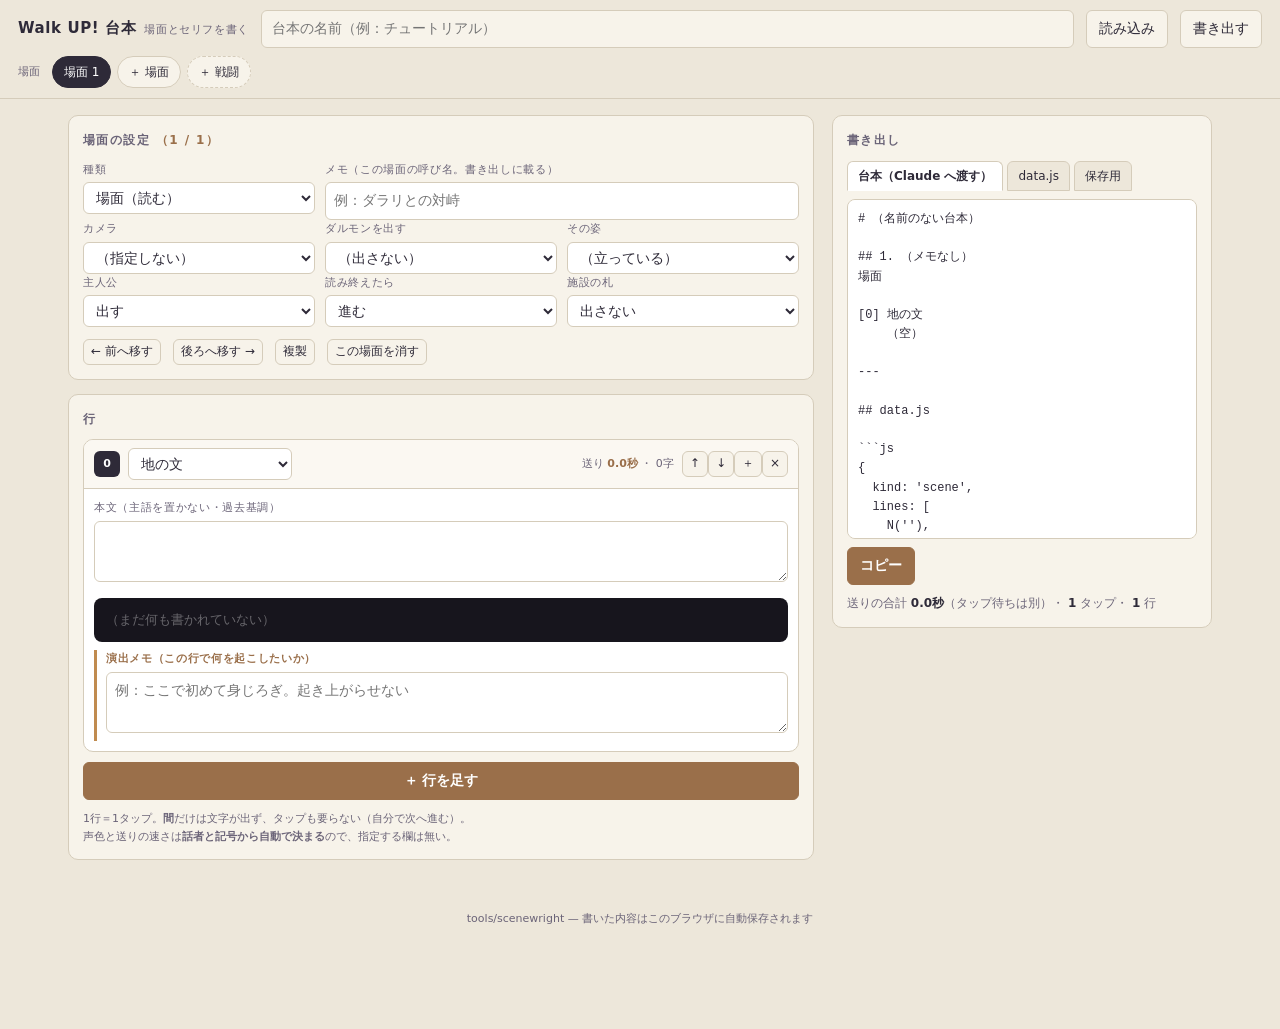
==== tools/scenewright/index.html @ da7c8089 "feat: 台本を書く道具を足した（tools/scenewright） 行の種類（地の文・セリフ・システム・間）を選び、行ごとに演出メモを書ける。 書き出しは data.js の記法そのままなので、" ====
<!doctype html>
<html lang="ja">
<head>
<meta charset="utf-8">
<meta name="viewport" content="width=device-width, initial-scale=1">
<title>Walk UP! 台本 — 場面とセリフを書く</title>
<style>
/* ------------------------------------------------------------------
   これは**道具**であってゲームの画面ではない。
   web/README.md の意匠規則（世界／帳面）はここには適用しない。
   ただし書いた文字がゲームでどう見えるかは掴めた方がいいので、
   行の下見（.pv）だけは夜の札に寄せてある。
------------------------------------------------------------------ */
:root {
  --paper: #EDE7DA;
  --card: #F7F3EA;
  --ink: #2E2A38;
  --soft: #6B6478;
  --line: #D5CCBA;
  --accent: #9A6F4A;
  --amber: #C08B4F;
  --night: #17151d;
  --danger: #9B4A4A;
  --radius: 10px;
}
* { box-sizing: border-box; }
html, body { margin: 0; padding: 0; }
body {
  background: var(--paper);
  color: var(--ink);
  font: 14px/1.7 "Hiragino Sans", "Yu Gothic", system-ui, sans-serif;
  padding-bottom: 80px;
}
button, select, input, textarea { font: inherit; color: inherit; }
button { cursor: pointer; }

/* ---- 骨格 ---- */
header {
  position: sticky; top: 0; z-index: 20;
  background: rgba(237,231,218,.94);
  backdrop-filter: blur(8px);
  border-bottom: 1px solid var(--line);
  padding: 10px 18px;
}
.hrow { display: flex; align-items: center; gap: 12px; flex-wrap: wrap; }
h1 { font-size: 15px; margin: 0; letter-spacing: .04em; white-space: nowrap; }
h1 small { color: var(--soft); font-weight: 400; font-size: 11px; margin-left: 8px; }
#title {
  flex: 1; min-width: 160px;
  padding: 6px 10px; border: 1px solid var(--line); border-radius: 6px;
  background: var(--card);
}
.wrap { max-width: 1180px; margin: 0 auto; padding: 16px 18px; }
.cols { display: grid; grid-template-columns: minmax(0,1fr) 380px; gap: 18px; align-items: start; }
@media (max-width: 980px) { .cols { grid-template-columns: minmax(0,1fr); } }

/* ---- 部品 ---- */
.card {
  background: var(--card);
  border: 1px solid var(--line);
  border-radius: var(--radius);
  padding: 14px;
  margin-bottom: 14px;
}
.card > h2 {
  font-size: 12px; letter-spacing: .12em; color: var(--soft);
  margin: 0 0 10px; font-weight: 800;
}
.btn {
  padding: 6px 12px; border-radius: 6px;
  border: 1px solid var(--line); background: var(--card);
}
.btn:hover { border-color: var(--accent); }
.btn.go { background: var(--accent); color: #fff; border-color: var(--accent); font-weight: 700; }
.btn.go:hover { filter: brightness(1.08); }
.btn.mini { padding: 2px 7px; font-size: 12px; line-height: 1.6; }
.btn.danger:hover { border-color: var(--danger); color: var(--danger); }
label.f { display: block; font-size: 11px; color: var(--soft); margin-bottom: 3px; letter-spacing: .06em; }
select, input[type=text], input[type=number], textarea {
  width: 100%; padding: 6px 8px;
  border: 1px solid var(--line); border-radius: 6px; background: #fff;
}
textarea { resize: vertical; }
.grid { display: grid; gap: 10px; }
.g2 { grid-template-columns: 1fr 1fr; }
.g3 { grid-template-columns: repeat(3, 1fr); }
@media (max-width: 620px) { .g2, .g3 { grid-template-columns: 1fr; } }
.hint { font-size: 11px; color: var(--soft); line-height: 1.6; }

/* ---- 場面の切り替え ---- */
#chips { display: flex; gap: 6px; flex-wrap: wrap; align-items: center; }
.chip {
  padding: 5px 11px; border-radius: 999px; font-size: 12px;
  border: 1px solid var(--line); background: var(--card); white-space: nowrap;
}
.chip.on { background: var(--ink); color: #fff; border-color: var(--ink); }
.chip.battle { border-style: dashed; }

/* ---- 行 ---- */
.line {
  border: 1px solid var(--line); border-radius: var(--radius);
  background: #fff; margin-bottom: 10px; overflow: hidden;
}
.line.hold { background: repeating-linear-gradient(45deg, #fff 0 8px, #FAF6EE 8px 16px); }
.lhead {
  display: flex; gap: 8px; align-items: center; flex-wrap: wrap;
  padding: 8px 10px; border-bottom: 1px solid var(--line);
  background: #FBF8F2;
}
.idx {
  flex: none; width: 26px; height: 26px; border-radius: 6px;
  display: grid; place-items: center;
  background: var(--ink); color: #fff; font-size: 11px; font-weight: 800;
}
.lhead select { width: auto; min-width: 118px; }
.lhead .spacer { flex: 1; }
.meta { font-size: 11px; color: var(--soft); white-space: nowrap; }
.meta b { color: var(--accent); }
.lbody { padding: 10px; display: grid; gap: 8px; }

/* 行の下見。**夜の札に寄せる**——書いた文字がゲームでどう出るかを掴むため。 */
.pv {
  background: var(--night); border-radius: 8px; padding: 10px 12px;
  color: #fff; font-size: 13px; line-height: 1.85; min-height: 42px;
}
.pv .who {
  display: inline-block; background: var(--accent); color: #fff;
  font-size: 11px; font-weight: 800; padding: 1px 8px; border-radius: 4px;
  margin-right: 8px;
}
.pv.sys { background: none; border: 1px solid var(--amber); color: var(--accent); font-size: 12px; }
.pv.empty { color: rgba(255,255,255,.35); }
.pv.hold { background: none; border: 1px dashed var(--line); color: var(--soft); font-size: 12px; }

.note-wrap { border-left: 3px solid var(--amber); padding-left: 9px; }
.note-wrap label.f { color: var(--accent); font-weight: 800; }

/* ---- 書き出し ---- */
#side { position: sticky; top: 62px; }
pre {
  margin: 0; padding: 10px; max-height: 340px; overflow: auto;
  background: #fff; border: 1px solid var(--line); border-radius: 8px;
  font: 12px/1.6 ui-monospace, SFMono-Regular, Menlo, monospace;
  white-space: pre-wrap; word-break: break-all;
}
.tabs { display: flex; gap: 4px; margin-bottom: 8px; }
.tab {
  padding: 4px 10px; font-size: 12px; border-radius: 6px 6px 0 0;
  border: 1px solid var(--line); background: var(--paper);
}
.tab.on { background: #fff; border-bottom-color: #fff; font-weight: 700; }
.total { font-size: 12px; color: var(--soft); margin-top: 8px; }
.total b { color: var(--ink); }
.warn { color: var(--danger); font-weight: 700; }
footer { text-align: center; color: var(--soft); font-size: 11px; padding: 20px; }
</style>
</head>
<body>

<header>
  <div class="hrow">
    <h1>Walk UP! 台本<small>場面とセリフを書く</small></h1>
    <input id="title" type="text" placeholder="台本の名前（例：チュートリアル）">
    <button class="btn" id="btn-import">読み込み</button>
    <button class="btn" id="btn-download">書き出す</button>
  </div>
  <div class="hrow" style="margin-top:8px">
    <span class="meta" style="flex:none">場面</span>
    <div id="chips"></div>
  </div>
</header>

<div class="wrap">
<div class="cols">

  <div>
    <div class="card" id="stage-card"></div>
    <div class="card">
      <h2>行</h2>
      <div id="lines"></div>
      <button class="btn go" id="btn-add" style="width:100%">＋ 行を足す</button>
      <p class="hint" style="margin:10px 0 0">
        1行＝1タップ。<b>間</b>だけは文字が出ず、タップも要らない（自分で次へ進む）。<br>
        声色と送りの速さは<b>話者と記号から自動で決まる</b>ので、指定する欄は無い。
      </p>
    </div>
  </div>

  <div id="side">
    <div class="card">
      <h2>書き出し</h2>
      <div class="tabs">
        <button class="tab on" data-tab="md">台本（Claude へ渡す）</button>
        <button class="tab" data-tab="js">data.js</button>
        <button class="tab" data-tab="json">保存用</button>
      </div>
      <pre id="out"></pre>
      <div class="hrow" style="margin-top:8px">
        <button class="btn go" id="btn-copy">コピー</button>
        <span class="meta" id="copied"></span>
      </div>
      <div class="total" id="total"></div>
    </div>
  </div>

</div>
</div>

<footer>tools/scenewright — 書いた内容はこのブラウザに自動保存されます</footer>

<script>
/* ==================================================================
   実装（web/data.js・web/ui.js）から写した定数と規則。
   **ここを直したら向こうも直すこと**（逆も同じ）。
================================================================== */

/** 立ち絵を持つ街の人。ここに無い名前は札だけ出て姿は現れない（data.js の PEOPLE）。 */
const PEOPLE = ['老女', '工房の主', '市の店主', '靴の老人', 'パン屋の主人', '男'];

/** ダルモン（data.js の SPECIES ＋ ボス）。 */
const FOES = [
  ['', '（出さない）'],
  ['darari', 'ダラリ（1章）'], ['nemuke', 'ネムケ（1章）'],
  ['gorone', 'ゴロネ（1章）'], ['akubi', 'アクビ（1章）'],
  ['uzukumari', 'ウズクマリ（2章）'], ['tadayoi', 'タダヨイ（2章）'],
  ['nebari', 'ネバリ（2章）'], ['motare', 'モタレ（2章）'],
  ['shizumi', 'シズミ（3章）'], ['kasumi', 'カスミ（3章）'],
  ['omori', 'オモリ（3章）'], ['nukegara', 'ヌケガラ（3章）'],
  ['madoromi', 'マドロミ（1章ボス）'], ['mukiryoku', 'ムキリョク（2章ボス）'],
  ['darumon', 'ダルモン（3章ボス）'],
];

/** カメラ（style.css の shot-*）。 */
const SHOTS = [
  ['', '（指定しない）'],
  ['close', '寄る — 一人に絞る場面'],
  ['wide', '引く — 街ぐるみ・世界の話'],
  ['tilt', '傾く — 場が傾いでいる（2章の対峙）'],
  ['tremor', '揺れ続ける — 地鳴り（3章の対峙）'],
  ['orbit', '回り込む — 歩いてきた場所を見渡す'],
];

/** 崩れた姿（style.css の slump-*）。**揺れていたら、もう動いている。** */
const SLUMPS = [
  ['', '（立っている）'],
  ['sag', 'sag — だらりと崩れる（ダラリ）'],
  ['unfold', 'unfold — 畳まれている（マドロミ）'],
  ['lift', 'lift — 頭を垂れて沈む（ムキリョク）'],
  ['loom', 'loom — 縮こまって待つ（ダルモン）'],
];

const LINE_TYPES = [
  ['n', '地の文'],
  ['hero', 'セリフ（ウォーク）'],
  ['npc', 'セリフ（街の人）'],
  ['darumon', 'セリフ（ダルモン）'],
  ['sys', 'システム'],
  ['hold', '間'],
];

/** 声色。**ui.js の voiceOf をそのまま写した。** データに感情を書かせない。 */
function voiceOf(line) {
  if (!isSay(line.type)) return { name: '—', speed: 32 };
  if (line.type === 'darumon') return { name: 'ダルモン', speed: 92 };
  if (line.text.includes('！')) return { name: '熱血', speed: 21 };
  if (line.text.startsWith('……')) return { name: '言い淀み', speed: 47 };
  return { name: '平', speed: 32 };
}

/** 送りにかかる時間。**ui.js の typeInto をそのまま写した。**
 *  句読点の後だけ長く置く（読点6倍・句点10倍）。 */
function typeMs(text, speed) {
  let ms = 0;
  for (const ch of text) {
    ms += '、，'.includes(ch) ? speed * 6 : '。！？'.includes(ch) ? speed * 10 : speed;
  }
  return ms;
}

const isSay = (t) => t === 'hero' || t === 'npc' || t === 'darumon';

/* ==================================================================
   状態
================================================================== */

const KEY = 'walkup-scenewright-v1';

const newLine = (type = 'n') => ({ type, who: PEOPLE[0], text: '', ms: 700, note: '' });

const newStage = (kind = 'scene') => ({
  kind, note: '', shot: '', foe: '', slump: '', stir: -1,
  action: '', facility: false, steps: 2000, node: 1, hero: true,
  lines: kind === 'scene' ? [newLine()] : [],
});

let script = load() || { title: '', stages: [newStage()] };
let at = 0;
let tab = 'md';

function load() {
  try {
    const raw = localStorage.getItem(KEY);
    if (!raw) return null;
    const s = JSON.parse(raw);
    return s && Array.isArray(s.stages) && s.stages.length ? s : null;
  } catch { return null; }
}

let saveTimer = null;
function save() {
  clearTimeout(saveTimer);
  saveTimer = setTimeout(() => localStorage.setItem(KEY, JSON.stringify(script)), 250);
}

const stage = () => script.stages[at];

/* ==================================================================
   描画
================================================================== */

const $ = (sel) => document.querySelector(sel);
const el = (tag, cls, html) => {
  const n = document.createElement(tag);
  if (cls) n.className = cls;
  if (html != null) n.innerHTML = html;
  return n;
};
const opts = (list, cur) => list
  .map(([v, label]) => `<option value="${v}"${v === cur ? ' selected' : ''}>${label}</option>`).join('');
const esc = (s) => s.replace(/&/g, '&amp;').replace(/</g, '&lt;').replace(/>/g, '&gt;');

function renderChips() {
  const box = $('#chips');
  box.innerHTML = '';
  script.stages.forEach((s, i) => {
    const label = s.kind === 'battle' ? `戦闘 ${s.node}`
      : s.kind === 'walk' ? `歩く`
      : (s.note || `場面 ${i + 1}`);
    const c = el('button', `chip ${i === at ? 'on' : ''} ${s.kind === 'battle' ? 'battle' : ''}`, esc(label));
    c.onclick = () => { at = i; renderAll(); };
    box.appendChild(c);
  });
  const add = el('button', 'chip', '＋ 場面');
  add.onclick = () => { script.stages.splice(at + 1, 0, newStage()); at += 1; renderAll(); save(); };
  box.appendChild(add);
  const addB = el('button', 'chip battle', '＋ 戦闘');
  addB.onclick = () => { script.stages.splice(at + 1, 0, newStage('battle')); at += 1; renderAll(); save(); };
  box.appendChild(addB);
}

function renderStage() {
  const s = stage();
  const card = $('#stage-card');
  card.innerHTML = '';
  card.appendChild(el('h2', null, `場面の設定 <span style="color:var(--accent)">（${at + 1} / ${script.stages.length}）</span>`));

  const kindRow = el('div', 'grid g3');
  kindRow.innerHTML = `
    <div><label class="f">種類</label>
      <select data-k="kind">${opts([['scene', '場面（読む）'], ['walk', '歩く（歩数が入る）'], ['battle', '戦闘（差し込むだけ）']], s.kind)}</select></div>
    <div style="grid-column: span 2"><label class="f">メモ（この場面の呼び名。書き出しに載る）</label>
      <input type="text" data-k="note" value="${esc(s.note)}" placeholder="例：ダラリとの対峙"></div>`;
  card.appendChild(kindRow);

  if (s.kind === 'battle') {
    const b = el('div', 'grid', `
      <div style="max-width:200px"><label class="f">ノード</label>
        <input type="number" min="1" max="8" data-k="node" value="${s.node}"></div>
      <p class="hint">戦闘は文章を持たない。第1章のノードをそのまま使う（専用の敵は作らない）。</p>`);
    card.appendChild(b);
  } else {
    const g = el('div', 'grid g3', `
      <div><label class="f">カメラ</label><select data-k="shot">${opts(SHOTS, s.shot)}</select></div>
      <div><label class="f">ダルモンを出す</label><select data-k="foe">${opts(FOES, s.foe)}</select></div>
      <div><label class="f">その姿</label><select data-k="slump">${opts(SLUMPS, s.slump)}</select></div>`);
    card.appendChild(g);

    // 身じろぎする行。**番号を手で書かせない**——行を足すたびにずれる所なので、
    // 行そのものを選ばせて、書き出す時に番号へ直す。
    if (s.slump) {
      const stirOpts = [['-1', '（身じろぎしない）']].concat(
        s.lines.map((l, i) => [String(i), `${i}: ${l.type === 'hold' ? `間 ${l.ms}ms` : (l.text || '（空）').slice(0, 22)}`])
      );
      const stir = el('div', null, `<label class="f">身じろぎする行（stir）— 起き上がりはしない</label>
        <select data-k="stir">${opts(stirOpts, String(s.stir))}</select>`);
      card.appendChild(stir);
    }

    const g2 = el('div', 'grid g3', `
      <div><label class="f">主人公</label><select data-k="hero">${opts([['true', '出す'], ['false', '出さない']], String(s.hero))}</select></div>
      <div><label class="f">読み終えたら</label><select data-k="action">${opts([['', '進む'], ['equip', '装備を開く']], s.action)}</select></div>
      ${s.kind === 'walk'
        ? `<div><label class="f">入る歩数</label><input type="number" step="100" data-k="steps" value="${s.steps}"></div>`
        : `<div><label class="f">施設の札</label><select data-k="facility">${opts([['false', '出さない'], ['true', '出す（工房など）']], String(s.facility))}</select></div>`}`);
    card.appendChild(g2);
  }

  const tools = el('div', 'hrow', '');
  tools.style.marginTop = '12px';
  const mk = (label, cls, fn) => { const b = el('button', `btn mini ${cls || ''}`, label); b.onclick = fn; return b; };
  tools.appendChild(mk('← 前へ移す', '', () => { if (at > 0) { const [x] = script.stages.splice(at, 1); script.stages.splice(--at, 0, x); renderAll(); save(); } }));
  tools.appendChild(mk('後ろへ移す →', '', () => { if (at < script.stages.length - 1) { const [x] = script.stages.splice(at, 1); script.stages.splice(++at, 0, x); renderAll(); save(); } }));
  tools.appendChild(mk('複製', '', () => { script.stages.splice(at + 1, 0, JSON.parse(JSON.stringify(stage()))); at += 1; renderAll(); save(); }));
  tools.appendChild(mk('この場面を消す', 'danger', () => {
    if (script.stages.length === 1) return;
    if (!confirm('この場面を消しますか？')) return;
    script.stages.splice(at, 1); at = Math.max(0, at - 1); renderAll(); save();
  }));
  card.appendChild(tools);

  card.querySelectorAll('[data-k]').forEach((f) => {
    f.oninput = () => {
      const k = f.dataset.k;
      let v = f.value;
      if (k === 'node' || k === 'steps') v = Number(v);
      if (k === 'stir') v = Number(v);
      if (k === 'hero' || k === 'facility') v = (v === 'true');
      stage()[k] = v;
      save();
      if (k === 'kind' || k === 'slump' || k === 'note') renderAll(); else renderOut();
    };
  });
}

function renderLines() {
  const box = $('#lines');
  box.innerHTML = '';
  const s = stage();
  if (s.kind === 'battle') {
    box.appendChild(el('p', 'hint', '戦闘には文章がありません。上の「ノード」だけ決めてください。'));
    $('#btn-add').style.display = 'none';
    return;
  }
  $('#btn-add').style.display = '';
  s.lines.forEach((line, i) => box.appendChild(lineEl(line, i)));
}

function lineEl(line, i) {
  const s = stage();
  const node = el('div', `line ${line.type === 'hold' ? 'hold' : ''}`);

  const head = el('div', 'lhead');
  head.appendChild(el('span', 'idx', String(i)));

  const sel = el('select');
  sel.innerHTML = opts(LINE_TYPES, line.type);
  sel.style.width = 'auto';
  head.appendChild(sel);

  let whoSel = null;
  if (line.type === 'npc') {
    whoSel = el('select');
    whoSel.innerHTML = opts(PEOPLE.map((p) => [p, p]), line.who);
    whoSel.style.width = 'auto';
    head.appendChild(whoSel);
  }

  head.appendChild(el('span', 'spacer'));
  const meta = el('span', 'meta');
  head.appendChild(meta);

  const tools = el('span', null);
  const mk = (label, cls, fn) => { const b = el('button', `btn mini ${cls || ''}`, label); b.onclick = fn; return b; };
  tools.appendChild(mk('↑', '', () => { if (i > 0) { swap(i, i - 1); } }));
  tools.appendChild(mk('↓', '', () => { if (i < s.lines.length - 1) { swap(i, i + 1); } }));
  tools.appendChild(mk('＋', '', () => { s.lines.splice(i + 1, 0, newLine(line.type)); shiftStir(i); renderAll(); save(); }));
  tools.appendChild(mk('×', 'danger', () => {
    if (s.lines.length === 1) return;
    s.lines.splice(i, 1);
    if (s.stir === i) s.stir = -1; else if (s.stir > i) s.stir -= 1;
    renderAll(); save();
  }));
  head.appendChild(tools);
  node.appendChild(head);

  const body = el('div', 'lbody');

  // 本文（間はミリ秒）
  const field = el('div');
  if (line.type === 'hold') {
    field.innerHTML = `<label class="f">待つ長さ（ミリ秒）— 返事が無いこと・名を呼ばれること。沈黙が意味を持つ所にだけ置く</label>`;
    const n = el('input');
    n.type = 'number'; n.step = '50'; n.value = line.ms; n.style.maxWidth = '160px';
    n.oninput = () => { line.ms = Number(n.value); refresh(); };
    field.appendChild(n);
  } else {
    field.innerHTML = `<label class="f">本文${line.type === 'n' ? '（主語を置かない・過去基調）' : isSay(line.type) ? '（鉤括弧は書かない。組版側で付く）' : ''}</label>`;
    const t = el('textarea');
    t.rows = 2; t.value = line.text;
    t.placeholder = line.type === 'sys' ? '例：怠惰の澱を手に入れた' : '';
    t.oninput = () => { line.text = t.value; refresh(); };
    field.appendChild(t);
  }
  body.appendChild(field);

  // 下見
  const pv = el('div');
  body.appendChild(pv);

  // 演出メモ — **この道具の主目的。**
  const nw = el('div', 'note-wrap');
  nw.innerHTML = `<label class="f">演出メモ（この行で何を起こしたいか）</label>`;
  const nt = el('textarea');
  nt.rows = 2; nt.value = line.note;
  nt.placeholder = '例：ここで初めて身じろぎ。起き上がらせない';
  nt.oninput = () => { line.note = nt.value; save(); renderOut(); };
  nw.appendChild(nt);
  body.appendChild(nw);

  node.appendChild(body);

  sel.onchange = () => {
    line.type = sel.value;
    if (line.type === 'darumon') line.who = 'ダルモン';
    else if (line.type === 'npc' && !PEOPLE.includes(line.who)) line.who = PEOPLE[0];
    renderAll(); save();
  };
  if (whoSel) whoSel.onchange = () => { line.who = whoSel.value; refresh(); };

  function refresh() { drawMeta(); drawPv(); save(); renderOut(); }

  function drawMeta() {
    if (line.type === 'hold') { meta.innerHTML = `間 <b>${(line.ms / 1000).toFixed(2)}秒</b>`; return; }
    if (line.type === 'sys') { meta.innerHTML = `一度に出る（送らない）`; return; }
    const v = voiceOf(line);
    const ms = typeMs(line.text, v.speed);
    meta.innerHTML = `${isSay(line.type) ? `声色 <b>${v.name}</b> ・ ` : ''}送り <b>${(ms / 1000).toFixed(1)}秒</b> ・ ${[...line.text].length}字`;
  }

  function drawPv() {
    pv.className = 'pv';
    if (line.type === 'hold') { pv.className = 'pv hold'; pv.textContent = `— ${line.ms}ms 黙って待つ（文字は出ない・タップも要らない）—`; return; }
    if (!line.text) { pv.className = 'pv empty'; pv.textContent = '（まだ何も書かれていない）'; return; }
    if (line.type === 'sys') { pv.className = 'pv sys'; pv.textContent = line.text; return; }
    if (isSay(line.type)) {
      const who = line.type === 'hero' ? 'ウォーク' : line.type === 'darumon' ? 'ダルモン' : line.who;
      pv.innerHTML = `<span class="who">${esc(who)}</span>「${esc(line.text)}」`;
      return;
    }
    pv.textContent = line.text;
  }

  drawMeta(); drawPv();
  return node;

  function swap(a, b) {
    const t = s.lines[a]; s.lines[a] = s.lines[b]; s.lines[b] = t;
    if (s.stir === a) s.stir = b; else if (s.stir === b) s.stir = a;
    renderAll(); save();
  }
  function shiftStir(after) { if (s.stir > after) s.stir += 1; }
}

/* ==================================================================
   書き出し
================================================================== */

const q = (s) => `'${s.replace(/\\/g, '\\\\').replace(/'/g, "\\'")}'`;

function stageHead(s) {
  const parts = [`kind: ${q(s.kind === 'battle' ? 'battle' : s.kind)}`];
  if (s.kind === 'battle') return `{ kind: 'battle', node: ${s.node} },`;
  if (s.kind === 'walk') parts.push(`steps: ${s.steps}`);
  if (s.foe) parts.push(`foe: ${q(s.foe)}`);
  if (s.shot) parts.push(`shot: ${q(s.shot)}`);
  if (s.slump) parts.push(`slump: ${q(s.slump)}`);
  if (s.slump && s.stir >= 0) parts.push(`stir: ${s.stir}`);
  if (s.action) parts.push(`action: ${q(s.action)}`);
  if (s.facility) parts.push(`facility: FORGE`);
  if (!s.hero) parts.push(`hero: false`);
  return parts.join(', ');
}

function lineCode(l) {
  if (l.type === 'hold') return `HOLD(${l.ms}),`;
  if (l.type === 'sys') return `SYS(${q(l.text)}),`;
  if (l.type === 'hero') return `S(HERO, ${q(l.text)}),`;
  if (l.type === 'darumon') return `S('ダルモン', ${q(l.text)}),`;
  if (l.type === 'npc') return `S(${q(l.who)}, ${q(l.text)}),`;
  return `N(${q(l.text)}),`;
}

function buildJs() {
  const out = [];
  script.stages.forEach((s) => {
    if (s.kind === 'battle') { out.push(stageHead(s)); return; }
    out.push('{');
    if (s.note) out.push(`  // ${s.note}`);
    out.push(`  ${stageHead(s)},`);
    out.push('  lines: [');
    s.lines.forEach((l) => {
      if (l.note) out.push(`    // ${l.note.replace(/\n/g, ' / ')}`);
      out.push(`    ${lineCode(l)}`);
    });
    out.push('  ],');
    out.push('},');
  });
  return out.join('\n');
}

const TYPE_LABEL = { n: '地の文', hero: 'セリフ（ウォーク）', npc: 'セリフ', darumon: 'セリフ（ダルモン）', sys: 'システム', hold: '間' };

function buildMd() {
  const out = [`# ${script.title || '（名前のない台本）'}`, ''];
  script.stages.forEach((s, i) => {
    if (s.kind === 'battle') { out.push(`## ${i + 1}. 戦闘（ノード ${s.node}）`, ''); return; }
    out.push(`## ${i + 1}. ${s.note || '（メモなし）'}`);
    const bits = [];
    bits.push(s.kind === 'walk' ? `歩く（${s.steps}歩）` : '場面');
    if (s.shot) bits.push(`カメラ: ${s.shot}`);
    if (s.foe) bits.push(`ダルモン: ${s.foe}${s.slump ? `（${s.slump} で崩れたまま）` : ''}`);
    if (s.slump && s.stir >= 0) bits.push(`身じろぎ: ${s.stir} 行目`);
    if (s.action === 'equip') bits.push('読み終えたら装備画面へ');
    if (s.facility) bits.push('施設の札を出す');
    if (!s.hero) bits.push('主人公を出さない');
    out.push(bits.join(' / '), '');

    s.lines.forEach((l, n) => {
      if (l.type === 'hold') {
        out.push(`[${n}] 間 ${l.ms}ms`);
      } else {
        const who = l.type === 'hero' ? 'ウォーク' : l.type === 'darumon' ? 'ダルモン' : l.type === 'npc' ? l.who : '';
        const v = voiceOf(l);
        out.push(`[${n}] ${TYPE_LABEL[l.type]}${who ? `／${who}` : ''}${isSay(l.type) ? `／${v.name}` : ''}`);
        out.push(`    ${l.text || '（空）'}`);
      }
      if (l.note) out.push(`    演出: ${l.note.replace(/\n/g, '\n          ')}`);
    });
    out.push('');
  });
  out.push('---', '', '## data.js', '', '```js', buildJs(), '```');
  return out.join('\n');
}

function totals() {
  let ms = 0, taps = 0, lines = 0;
  script.stages.forEach((s) => {
    if (s.kind === 'battle') return;
    s.lines.forEach((l) => {
      lines += 1;
      if (l.type === 'hold') { ms += l.ms; return; }
      taps += 1;
      if (l.type === 'sys') return;
      ms += typeMs(l.text, voiceOf(l).speed);
    });
  });
  return { ms, taps, lines };
}

function renderOut() {
  const text = tab === 'js' ? buildJs() : tab === 'json' ? JSON.stringify(script, null, 2) : buildMd();
  $('#out').textContent = text;
  const t = totals();
  const over = t.ms > 60000;
  $('#total').innerHTML = `送りの合計 <b>${(t.ms / 1000).toFixed(1)}秒</b>（タップ待ちは別）・ <b>${t.taps}</b> タップ・ <b>${t.lines}</b> 行`
    + (over ? '<br><span class="warn">※ 1分を超えた。§2「1セッション3分」に効くので、周回で通る道なら削ること</span>' : '');
}

function renderAll() { renderChips(); renderStage(); renderLines(); renderOut(); }

/* ==================================================================
   仕掛け
================================================================== */

$('#title').value = script.title || '';
$('#title').oninput = (e) => { script.title = e.target.value; save(); renderOut(); };

$('#btn-add').onclick = () => {
  const s = stage();
  s.lines.push(newLine(s.lines.length ? s.lines[s.lines.length - 1].type : 'n'));
  renderAll(); save();
};

document.querySelectorAll('.tab').forEach((b) => {
  b.onclick = () => {
    tab = b.dataset.tab;
    document.querySelectorAll('.tab').forEach((x) => x.classList.toggle('on', x === b));
    renderOut();
  };
});

$('#btn-copy').onclick = async () => {
  try {
    await navigator.clipboard.writeText($('#out').textContent);
    $('#copied').textContent = 'コピーした';
  } catch {
    const r = document.createRange();
    r.selectNodeContents($('#out'));
    const sel = window.getSelection(); sel.removeAllRanges(); sel.addRange(r);
    $('#copied').textContent = '選択した（⌘C で写す）';
  }
  setTimeout(() => { $('#copied').textContent = ''; }, 2000);
};

$('#btn-download').onclick = () => {
  const name = (script.title || '台本').replace(/[\\/:*?"<>|]/g, '_');
  const blob = new Blob([buildMd()], { type: 'text/markdown;charset=utf-8' });
  const a = document.createElement('a');
  a.href = URL.createObjectURL(blob);
  a.download = `${name}.md`;
  a.click();
  setTimeout(() => URL.revokeObjectURL(a.href), 1000);
};

$('#btn-import').onclick = () => {
  const raw = prompt('「保存用」で写した中身を貼ってください（いまの台本は置き換わります）');
  if (!raw) return;
  try {
    const s = JSON.parse(raw);
    if (!s || !Array.isArray(s.stages) || !s.stages.length) throw new Error('形が違う');
    script = s; at = 0;
    $('#title').value = script.title || '';
    renderAll(); save();
  } catch (e) { alert('読み込めませんでした：' + e.message); }
};

renderAll();
</script>
</body>
</html>
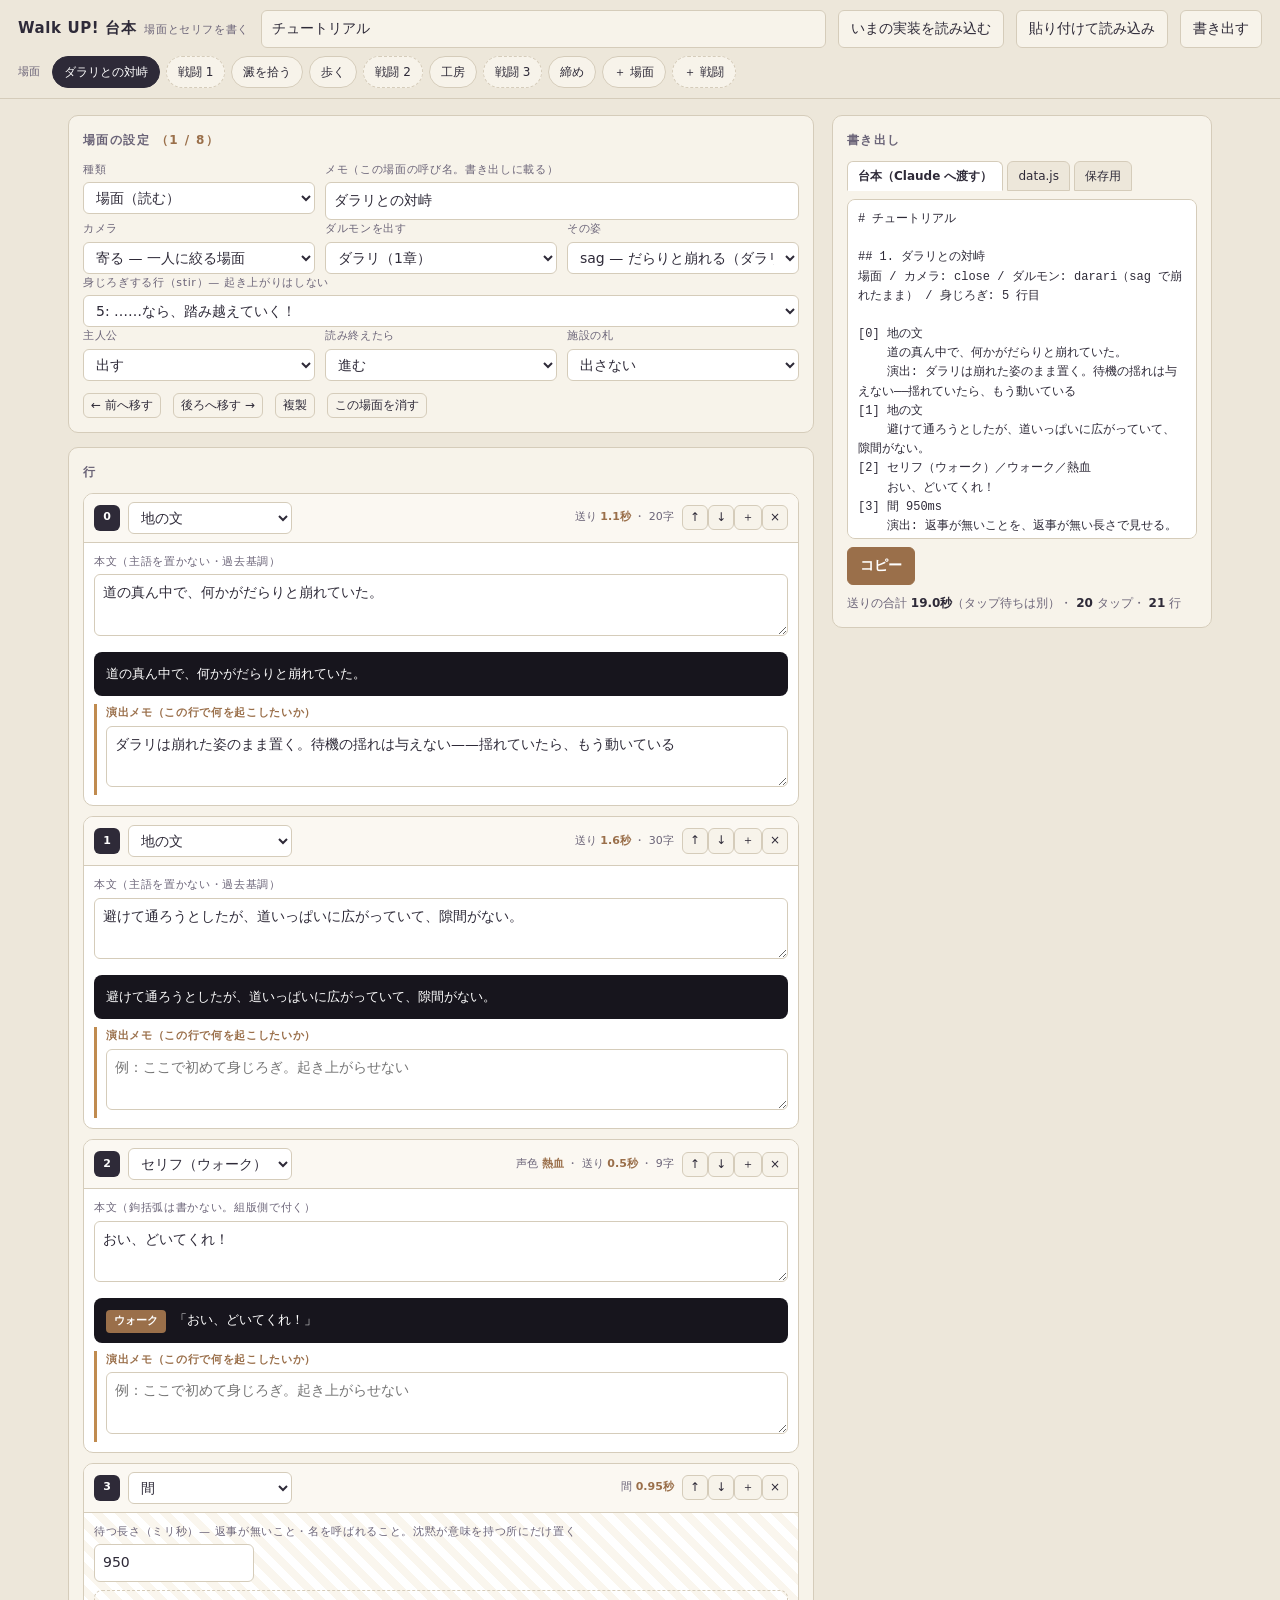
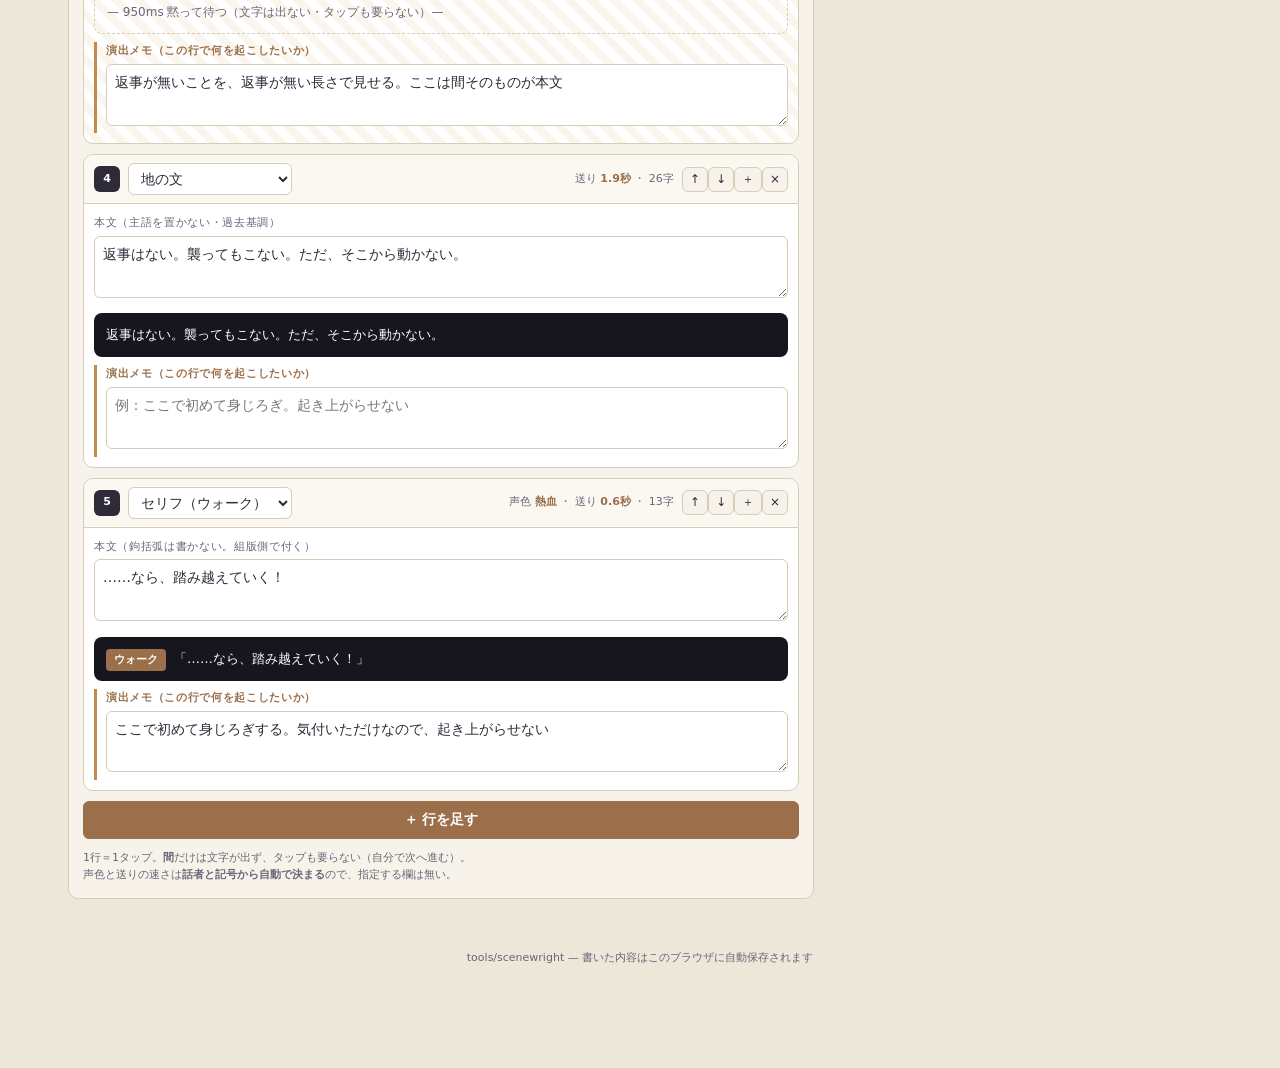
==== commit 6474c0be: "feat: 台本の道具にチュートリアルを同梱し、選択肢にカスタムを足した - いまの実装（data.js の TUTORIAL）8場面を種として持たせた。保存が無ければ   最初からこれが入る。「いま" ====
--- a/tools/scenewright/index.html
+++ b/tools/scenewright/index.html
@@ -161,7 +161,8 @@
   <div class="hrow">
     <h1>Walk UP! 台本<small>場面とセリフを書く</small></h1>
     <input id="title" type="text" placeholder="台本の名前（例：チュートリアル）">
-    <button class="btn" id="btn-import">読み込み</button>
+    <button class="btn" id="btn-seed">いまの実装を読み込む</button>
+    <button class="btn" id="btn-import">貼り付けて読み込み</button>
     <button class="btn" id="btn-download">書き出す</button>
   </div>
   <div class="hrow" style="margin-top:8px">
@@ -293,7 +294,81 @@
   lines: kind === 'scene' ? [newLine()] : [],
 });
 
-let script = load() || { title: '', stages: [newStage()] };
+/* ==================================================================
+   いまの実装（web/data.js の TUTORIAL）をそのまま持ってきた種。
+
+   **正は data.js。ここは下書き場。** 直したいのはこちらで書いて、
+   出来上がってから実装へ移す。localStorage ではなく HTML に同梱してあるのは、
+   file:// で開いた時とサーバ越しで開いた時では localStorage が別物になるため。
+
+   演出メモには**いま実際に起きていること**を書いてある。
+   「※」で始まる行は、まだ手を付けていない気付き。
+================================================================== */
+
+const sl = (type, text, note, opt) => Object.assign(
+  { type, who: 'ウォーク', text: text || '', ms: 700, note: note || '' }, opt || {});
+
+const ss = (kind, note, opt, lines) => Object.assign(
+  newStage(kind), { note: note || '', lines: lines || [] }, opt || {});
+
+const SEED_TUTORIAL = () => ({
+  title: 'チュートリアル',
+  stages: [
+    ss('scene', 'ダラリとの対峙', { shot: 'close', foe: 'darari', slump: 'sag', stir: 5 }, [
+      sl('n', '道の真ん中で、何かがだらりと崩れていた。',
+        'ダラリは崩れた姿のまま置く。待機の揺れは与えない——揺れていたら、もう動いている'),
+      sl('n', '避けて通ろうとしたが、道いっぱいに広がっていて、隙間がない。'),
+      sl('hero', 'おい、どいてくれ！'),
+      sl('hold', '', '返事が無いことを、返事が無い長さで見せる。ここは間そのものが本文', { ms: 950 }),
+      sl('n', '返事はない。襲ってもこない。ただ、そこから動かない。'),
+      sl('hero', '……なら、踏み越えていく！',
+        'ここで初めて身じろぎする。気付いただけなので、起き上がらせない'),
+    ]),
+
+    ss('battle', 'ダラリ。必勝（残HP 22）', { node: 1 }),
+
+    ss('scene', '澱を拾う', { shot: 'close' }, [
+      sl('n', 'それは溶けて、地面に灰紫の澱を残した。',
+        '※いまは主人公と文字だけ。直前の戦闘で見せた溶けた跡を、同じ場所に置く余地がある'),
+      sl('hero', 'これ、あいつが人から抜き取ってたやつか……！'),
+      sl('n', '拾うと、掌の上でわずかに脈打った。'),
+      sl('sys', '怠惰の澱を手に入れた'),
+    ]),
+
+    ss('walk', '歩いて力になる', { kind: 'walk', shot: 'wide', steps: 2000 }, [
+      sl('n', '澱を拾って、また歩き出した。',
+        '900ms 後に歩数と紋章が回り始める ／ ※行に同期していないので、読む速さによってはこの行の途中でレベルアップが鳴る'),
+      sl('hero', 'よし、体が軽い！ 歩くほど力が湧いてくる！'),
+      sl('sys', '歩いた歩数が、そのまま力になる ／ レベルが上がった',
+        '※「／」で二つ教えている'),
+    ]),
+
+    ss('battle', 'ゴロネ。必勝（残HP 15）／ 装備は落とさない', { node: 2 }),
+
+    ss('scene', '工房', { shot: 'close', action: 'equip', facility: true }, [
+      sl('n', 'シャッターの隙間から、金槌の音がした。中で誰かが起きている。',
+        '工房の主はにじみ出て入る（戸の内側にいる人なので歩いて来ない） ／ ※シャッターは第2章の意匠で、第2章の扉と同じビートになっている'),
+      sl('npc', 'その靴、俺ならまだ鍛えられるぞ。……澱を持ってるな',
+        '喋っている者だけに光が足される', { who: '工房の主' }),
+      sl('hero', 'おっちゃん、これ何に使えるんだ！？'),
+      sl('npc', '叩き込むのさ。五つで一段。段は五つまで積める',
+        '説明は人に言わせる。地の文で書くと取扱説明書になる', { who: '工房の主' }),
+      sl('hero', '頼む、打ってくれ！',
+        '読み終えると施設の札「工房が開いた」が出て、ボタンで装備画面へ ／ ※強化せずに閉じても何も言われない'),
+    ]),
+
+    ss('battle', 'ネムケ。必勝（残HP 25）', { node: 3 }),
+
+    ss('scene', '締め', { shot: 'wide' }, [
+      sl('n', '三体を退けた。道の先は、まだ暗い。'),
+      sl('hero', '見てろよ。俺のウォーク力で、この世界を叩き起こしてやる！'),
+      sl('sys', 'ここから先へ進めるのは、実際に歩いた分だけ',
+        '導入画面の「実際に歩いた数だけ」を回収する行'),
+    ]),
+  ],
+});
+
+let script = load() || SEED_TUTORIAL();
 let at = 0;
 let tab = 'md';
 
@@ -327,7 +402,29 @@
 };
 const opts = (list, cur) => list
   .map(([v, label]) => `<option value="${v}"${v === cur ? ' selected' : ''}>${label}</option>`).join('');
-const esc = (s) => s.replace(/&/g, '&amp;').replace(/</g, '&lt;').replace(/>/g, '&gt;');
+const esc = (s) => String(s).replace(/&/g, '&amp;').replace(/</g, '&lt;').replace(/>/g, '&gt;').replace(/"/g, '&quot;');
+
+/** 選択肢に無い物を書くための逃がし口。
+ *
+ * **選択肢は「いま実装にある物」でしかない。** 新しいカメラや新しい姿を思い付いた時に、
+ * 一覧に無いという理由で書けないのでは、下書き場として役に立たない。
+ * 自由に書いた値はそのまま `data.js` の記法に載り、書き出しでは「※未実装」と印が付く
+ * ——**まだコードが無い指定だと、実装する側（私）に分かる必要がある。** */
+const CUSTOM = '__custom__';
+
+/** 一覧に無い値かどうか。空は「指定なし」なので数えない。 */
+const isNew = (list, v) => !!v && !list.some(([x]) => x === v);
+
+/** 選択肢＋自由記入の対。`data-k` が選択肢、`data-kc` が自由記入。 */
+function selectField(label, key, list, cur) {
+  const custom = isNew(list, cur);
+  return `<div>
+    <label class="f">${label}</label>
+    <select data-k="${key}">${opts(list.concat([[CUSTOM, '＋ カスタム…']]), custom ? CUSTOM : cur)}</select>
+    <input type="text" data-kc="${key}" value="${custom ? esc(cur) : ''}" placeholder="自由に書く"
+           style="margin-top:4px;${custom ? '' : 'display:none'}">
+  </div>`;
+}
 
 function renderChips() {
   const box = $('#chips');
@@ -369,22 +466,20 @@
       <p class="hint">戦闘は文章を持たない。第1章のノードをそのまま使う（専用の敵は作らない）。</p>`);
     card.appendChild(b);
   } else {
-    const g = el('div', 'grid g3', `
-      <div><label class="f">カメラ</label><select data-k="shot">${opts(SHOTS, s.shot)}</select></div>
-      <div><label class="f">ダルモンを出す</label><select data-k="foe">${opts(FOES, s.foe)}</select></div>
-      <div><label class="f">その姿</label><select data-k="slump">${opts(SLUMPS, s.slump)}</select></div>`);
+    const g = el('div', 'grid g3',
+      selectField('カメラ', 'shot', SHOTS, s.shot)
+      + selectField('ダルモンを出す', 'foe', FOES, s.foe)
+      + selectField('その姿', 'slump', SLUMPS, s.slump));
     card.appendChild(g);
 
     // 身じろぎする行。**番号を手で書かせない**——行を足すたびにずれる所なので、
     // 行そのものを選ばせて、書き出す時に番号へ直す。
-    if (s.slump) {
-      const stirOpts = [['-1', '（身じろぎしない）']].concat(
-        s.lines.map((l, i) => [String(i), `${i}: ${l.type === 'hold' ? `間 ${l.ms}ms` : (l.text || '（空）').slice(0, 22)}`])
-      );
-      const stir = el('div', null, `<label class="f">身じろぎする行（stir）— 起き上がりはしない</label>
-        <select data-k="stir">${opts(stirOpts, String(s.stir))}</select>`);
-      card.appendChild(stir);
-    }
+    const stirOpts = [['-1', '（身じろぎしない）']].concat(
+      s.lines.map((l, i) => [String(i), `${i}: ${l.type === 'hold' ? `間 ${l.ms}ms` : (l.text || '（空）').slice(0, 22)}`])
+    );
+    const stir = el('div', null, `<label class="f">身じろぎする行（stir）— 起き上がりはしない${s.slump ? '' : '　※「その姿」を決めた場面でだけ効く'}</label>
+      <select data-k="stir">${opts(stirOpts, String(s.stir))}</select>`);
+    card.appendChild(stir);
 
     const g2 = el('div', 'grid g3', `
       <div><label class="f">主人公</label><select data-k="hero">${opts([['true', '出す'], ['false', '出さない']], String(s.hero))}</select></div>
@@ -412,13 +507,30 @@
     f.oninput = () => {
       const k = f.dataset.k;
       let v = f.value;
+
+      // カスタムを選んだら、自由記入を開けてそこへ渡す。**ここで再描画しない**——
+      // 値がまだ空なので、描き直すと選択が先頭（指定なし）へ戻ってしまう。
+      if (v === CUSTOM) {
+        const inp = card.querySelector(`[data-kc="${k}"]`);
+        inp.style.display = '';
+        inp.focus();
+        stage()[k] = inp.value;
+        save(); renderOut();
+        return;
+      }
+      const inp = card.querySelector(`[data-kc="${k}"]`);
+      if (inp) { inp.style.display = 'none'; inp.value = ''; }
+
       if (k === 'node' || k === 'steps') v = Number(v);
       if (k === 'stir') v = Number(v);
       if (k === 'hero' || k === 'facility') v = (v === 'true');
       stage()[k] = v;
       save();
-      if (k === 'kind' || k === 'slump' || k === 'note') renderAll(); else renderOut();
+      if (k === 'kind' || k === 'note') renderAll(); else renderOut();
     };
+  });
+  card.querySelectorAll('[data-kc]').forEach((f) => {
+    f.oninput = () => { stage()[f.dataset.kc] = f.value; save(); renderOut(); };
   });
 }
 
@@ -447,12 +559,23 @@
   sel.style.width = 'auto';
   head.appendChild(sel);
 
-  let whoSel = null;
+  let whoSel = null, whoIn = null;
   if (line.type === 'npc') {
+    const known = PEOPLE.includes(line.who);
     whoSel = el('select');
-    whoSel.innerHTML = opts(PEOPLE.map((p) => [p, p]), line.who);
+    whoSel.innerHTML = opts(PEOPLE.map((p) => [p, p]).concat([[CUSTOM, '＋ カスタム…']]), known ? line.who : CUSTOM);
     whoSel.style.width = 'auto';
     head.appendChild(whoSel);
+
+    // **一覧に無い名前も書ける。** ただし立ち絵は `PEOPLE` からしか引けないので、
+    // 姿は出ず札だけになる（絵を作るかどうかは費用の話になる。§10.1.1）。
+    whoIn = el('input');
+    whoIn.type = 'text';
+    whoIn.placeholder = '話者名';
+    whoIn.value = known ? '' : line.who;
+    whoIn.style.width = '120px';
+    whoIn.style.display = known ? 'none' : '';
+    head.appendChild(whoIn);
   }
 
   head.appendChild(el('span', 'spacer'));
@@ -515,7 +638,12 @@
     else if (line.type === 'npc' && !PEOPLE.includes(line.who)) line.who = PEOPLE[0];
     renderAll(); save();
   };
-  if (whoSel) whoSel.onchange = () => { line.who = whoSel.value; refresh(); };
+  if (whoSel) whoSel.onchange = () => {
+    if (whoSel.value === CUSTOM) { whoIn.style.display = ''; whoIn.focus(); line.who = whoIn.value; refresh(); return; }
+    whoIn.style.display = 'none'; whoIn.value = '';
+    line.who = whoSel.value; refresh();
+  };
+  if (whoIn) whoIn.oninput = () => { line.who = whoIn.value; refresh(); };
 
   function refresh() { drawMeta(); drawPv(); save(); renderOut(); }
 
@@ -603,12 +731,16 @@
 function buildMd() {
   const out = [`# ${script.title || '（名前のない台本）'}`, ''];
   script.stages.forEach((s, i) => {
-    if (s.kind === 'battle') { out.push(`## ${i + 1}. 戦闘（ノード ${s.node}）`, ''); return; }
+    if (s.kind === 'battle') {
+      out.push(`## ${i + 1}. 戦闘（ノード ${s.node}）${s.note ? ` — ${s.note}` : ''}`, '');
+      return;
+    }
     out.push(`## ${i + 1}. ${s.note || '（メモなし）'}`);
     const bits = [];
+    const mark = (list, v) => (isNew(list, v) ? ' ※未実装' : '');
     bits.push(s.kind === 'walk' ? `歩く（${s.steps}歩）` : '場面');
-    if (s.shot) bits.push(`カメラ: ${s.shot}`);
-    if (s.foe) bits.push(`ダルモン: ${s.foe}${s.slump ? `（${s.slump} で崩れたまま）` : ''}`);
+    if (s.shot) bits.push(`カメラ: ${s.shot}${mark(SHOTS, s.shot)}`);
+    if (s.foe) bits.push(`ダルモン: ${s.foe}${mark(FOES, s.foe)}${s.slump ? `（${s.slump}${mark(SLUMPS, s.slump)} で崩れたまま）` : ''}`);
     if (s.slump && s.stir >= 0) bits.push(`身じろぎ: ${s.stir} 行目`);
     if (s.action === 'equip') bits.push('読み終えたら装備画面へ');
     if (s.facility) bits.push('施設の札を出す');
@@ -621,7 +753,9 @@
       } else {
         const who = l.type === 'hero' ? 'ウォーク' : l.type === 'darumon' ? 'ダルモン' : l.type === 'npc' ? l.who : '';
         const v = voiceOf(l);
-        out.push(`[${n}] ${TYPE_LABEL[l.type]}${who ? `／${who}` : ''}${isSay(l.type) ? `／${v.name}` : ''}`);
+        // 立ち絵は PEOPLE からしか引けない。**姿の無い話者は、実装する側に分かる必要がある。**
+        const art = l.type === 'npc' && !PEOPLE.includes(l.who) ? '（※立ち絵なし）' : '';
+        out.push(`[${n}] ${TYPE_LABEL[l.type]}${who ? `／${who}${art}` : ''}${isSay(l.type) ? `／${v.name}` : ''}`);
         out.push(`    ${l.text || '（空）'}`);
       }
       if (l.note) out.push(`    演出: ${l.note.replace(/\n/g, '\n          ')}`);
@@ -702,6 +836,13 @@
   setTimeout(() => URL.revokeObjectURL(a.href), 1000);
 };
 
+$('#btn-seed').onclick = () => {
+  if (!confirm('いまの実装（data.js の TUTORIAL）を読み込みます。書きかけの内容は置き換わります。よろしいですか？')) return;
+  script = SEED_TUTORIAL(); at = 0;
+  $('#title').value = script.title;
+  renderAll(); save();
+};
+
 $('#btn-import').onclick = () => {
   const raw = prompt('「保存用」で写した中身を貼ってください（いまの台本は置き換わります）');
   if (!raw) return;
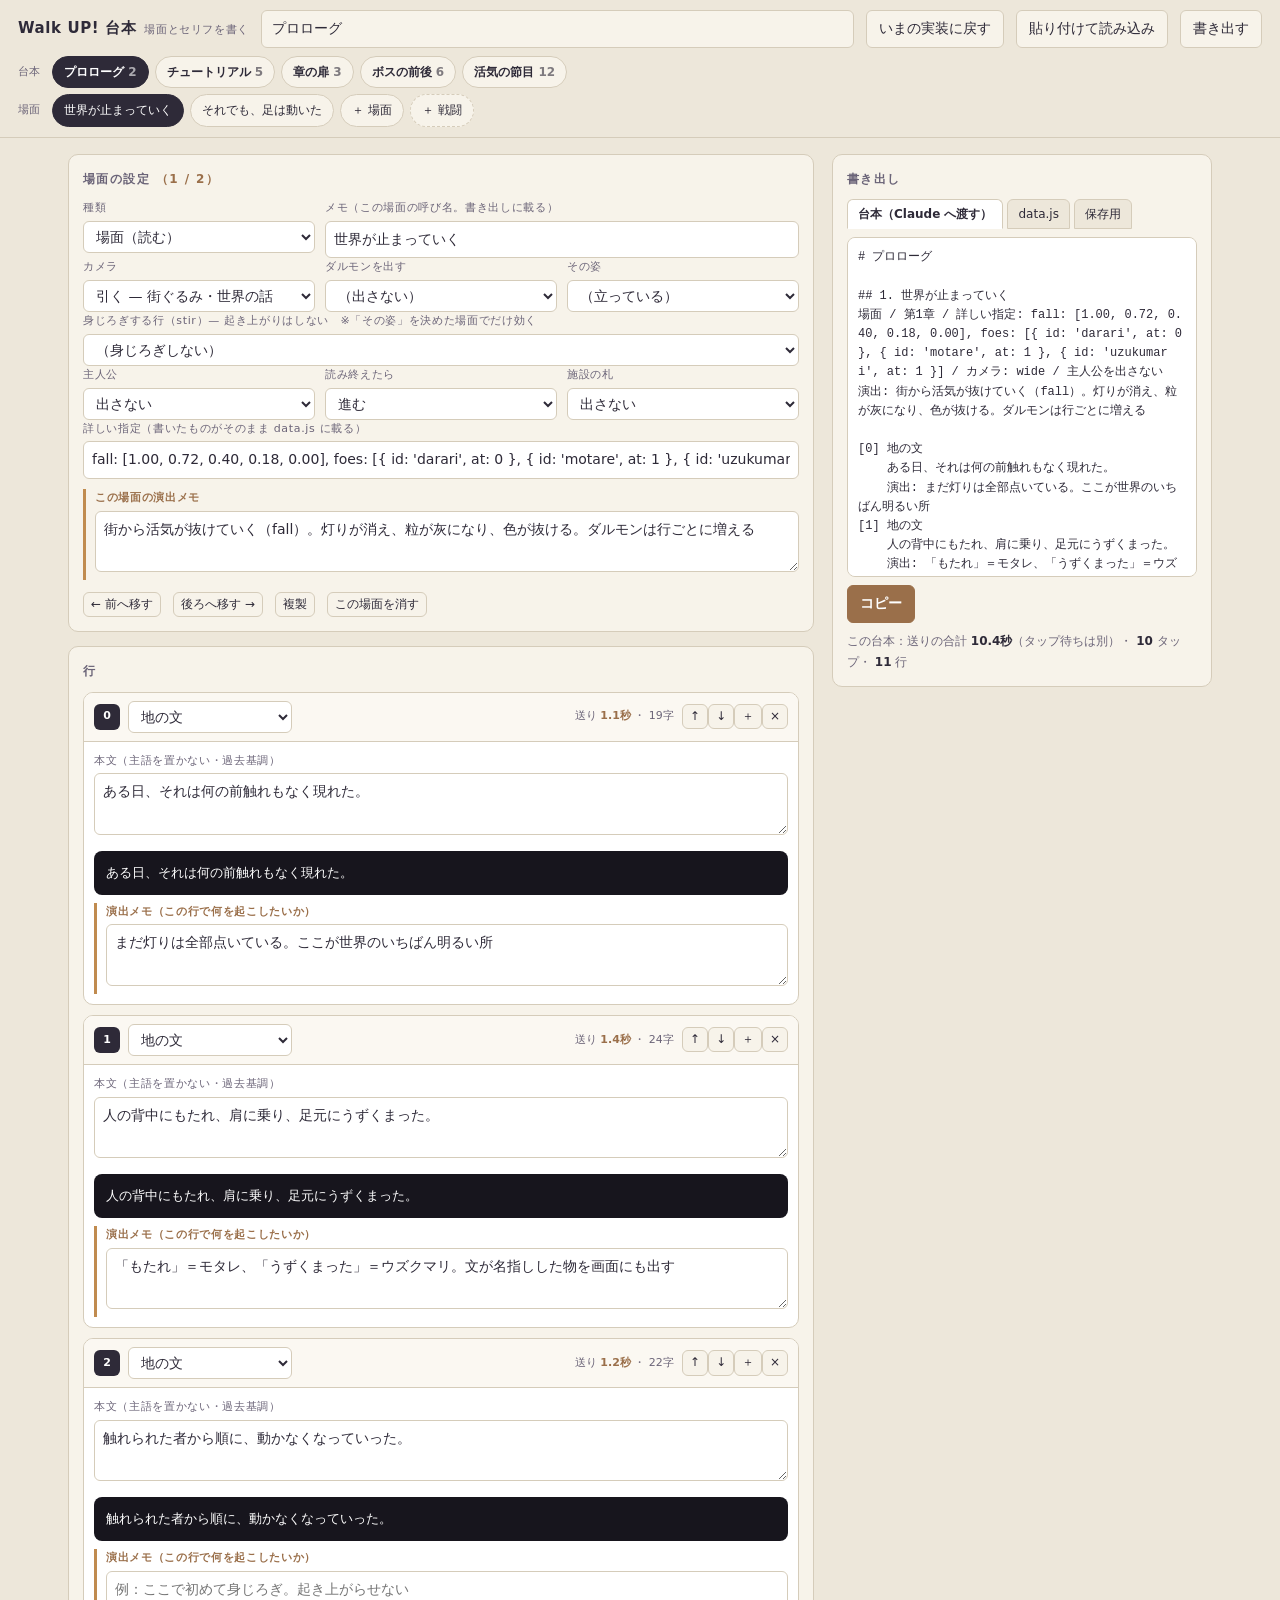
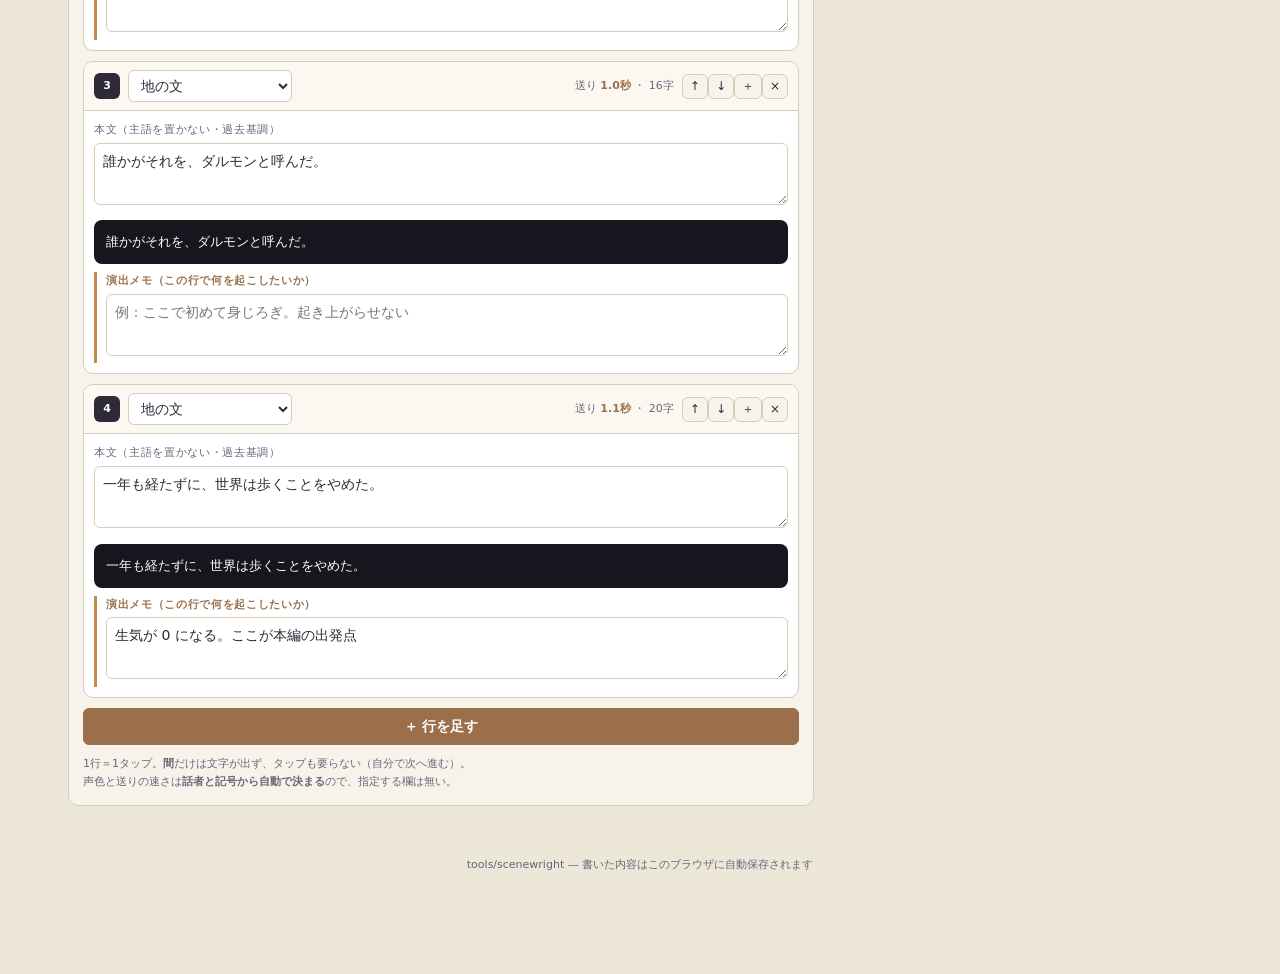
==== commit df83c190: "feat: 台本の道具に全5台本を入れた（プロローグ〜活気の節目・31場面101行） プロローグ2・チュートリアル8・章の扉3・ボスの前後6・活気の節目12。 上の「台本」チップで切り替える。  **" ====
--- a/tools/scenewright/index.html
+++ b/tools/scenewright/index.html
@@ -88,7 +88,8 @@
 .hint { font-size: 11px; color: var(--soft); line-height: 1.6; }
 
 /* ---- 場面の切り替え ---- */
-#chips { display: flex; gap: 6px; flex-wrap: wrap; align-items: center; }
+#chips, #books { display: flex; gap: 6px; flex-wrap: wrap; align-items: center; }
+#books .chip { font-weight: 700; }
 .chip {
   padding: 5px 11px; border-radius: 999px; font-size: 12px;
   border: 1px solid var(--line); background: var(--card); white-space: nowrap;
@@ -161,11 +162,15 @@
   <div class="hrow">
     <h1>Walk UP! 台本<small>場面とセリフを書く</small></h1>
     <input id="title" type="text" placeholder="台本の名前（例：チュートリアル）">
-    <button class="btn" id="btn-seed">いまの実装を読み込む</button>
+    <button class="btn" id="btn-seed">いまの実装に戻す</button>
     <button class="btn" id="btn-import">貼り付けて読み込み</button>
     <button class="btn" id="btn-download">書き出す</button>
   </div>
   <div class="hrow" style="margin-top:8px">
+    <span class="meta" style="flex:none">台本</span>
+    <div id="books"></div>
+  </div>
+  <div class="hrow" style="margin-top:6px">
     <span class="meta" style="flex:none">場面</span>
     <div id="chips"></div>
   </div>
@@ -284,91 +289,1347 @@
    状態
 ================================================================== */
 
-const KEY = 'walkup-scenewright-v1';
+const KEY = 'walkup-scenewright-v2';
 
 const newLine = (type = 'n') => ({ type, who: PEOPLE[0], text: '', ms: 700, note: '' });
 
 const newStage = (kind = 'scene') => ({
-  kind, note: '', shot: '', foe: '', slump: '', stir: -1,
-  action: '', facility: false, steps: 2000, node: 1, hero: true,
+  kind, note: '', key: '', chapter: '', shot: '', foe: '', slump: '', stir: -1,
+  action: '', facility: false, steps: 2000, node: 1, hero: true, extra: '',
   lines: kind === 'scene' ? [newLine()] : [],
 });
 
 /* ==================================================================
-   いまの実装（web/data.js の TUTORIAL）をそのまま持ってきた種。
-
-   **正は data.js。ここは下書き場。** 直したいのはこちらで書いて、
-   出来上がってから実装へ移す。localStorage ではなく HTML に同梱してあるのは、
-   file:// で開いた時とサーバ越しで開いた時では localStorage が別物になるため。
+   いまの実装（web/data.js）から起こした種。
+
+   **正は data.js。ここは下書き場。** 手で書き写すと31場面のどこかで必ず1字ずれるし、
+   ずれても誰も気付かない（下書きの文が実装と違っていても画面は壊れない）ので、
+   `build-seed.mjs` が data.js を実際に評価して組み立てている。
+   **data.js の文章を直したら `node tools/scenewright/build-seed.mjs` を回すこと。**
+
+   localStorage ではなくここに置いてあるのは、file:// で開いた時と
+   サーバ越しで開いた時では localStorage が別物になり、
+   入れたはずの台本が見えなくなるため。
 
    演出メモには**いま実際に起きていること**を書いてある。
    「※」で始まる行は、まだ手を付けていない気付き。
 ================================================================== */
 
-const sl = (type, text, note, opt) => Object.assign(
-  { type, who: 'ウォーク', text: text || '', ms: 700, note: note || '' }, opt || {});
-
-const ss = (kind, note, opt, lines) => Object.assign(
-  newStage(kind), { note: note || '', lines: lines || [] }, opt || {});
-
-const SEED_TUTORIAL = () => ({
-  title: 'チュートリアル',
-  stages: [
-    ss('scene', 'ダラリとの対峙', { shot: 'close', foe: 'darari', slump: 'sag', stir: 5 }, [
-      sl('n', '道の真ん中で、何かがだらりと崩れていた。',
-        'ダラリは崩れた姿のまま置く。待機の揺れは与えない——揺れていたら、もう動いている'),
-      sl('n', '避けて通ろうとしたが、道いっぱいに広がっていて、隙間がない。'),
-      sl('hero', 'おい、どいてくれ！'),
-      sl('hold', '', '返事が無いことを、返事が無い長さで見せる。ここは間そのものが本文', { ms: 950 }),
-      sl('n', '返事はない。襲ってもこない。ただ、そこから動かない。'),
-      sl('hero', '……なら、踏み越えていく！',
-        'ここで初めて身じろぎする。気付いただけなので、起き上がらせない'),
-    ]),
-
-    ss('battle', 'ダラリ。必勝（残HP 22）', { node: 1 }),
-
-    ss('scene', '澱を拾う', { shot: 'close' }, [
-      sl('n', 'それは溶けて、地面に灰紫の澱を残した。',
-        '※いまは主人公と文字だけ。直前の戦闘で見せた溶けた跡を、同じ場所に置く余地がある'),
-      sl('hero', 'これ、あいつが人から抜き取ってたやつか……！'),
-      sl('n', '拾うと、掌の上でわずかに脈打った。'),
-      sl('sys', '怠惰の澱を手に入れた'),
-    ]),
-
-    ss('walk', '歩いて力になる', { kind: 'walk', shot: 'wide', steps: 2000 }, [
-      sl('n', '澱を拾って、また歩き出した。',
-        '900ms 後に歩数と紋章が回り始める ／ ※行に同期していないので、読む速さによってはこの行の途中でレベルアップが鳴る'),
-      sl('hero', 'よし、体が軽い！ 歩くほど力が湧いてくる！'),
-      sl('sys', '歩いた歩数が、そのまま力になる ／ レベルが上がった',
-        '※「／」で二つ教えている'),
-    ]),
-
-    ss('battle', 'ゴロネ。必勝（残HP 15）／ 装備は落とさない', { node: 2 }),
-
-    ss('scene', '工房', { shot: 'close', action: 'equip', facility: true }, [
-      sl('n', 'シャッターの隙間から、金槌の音がした。中で誰かが起きている。',
-        '工房の主はにじみ出て入る（戸の内側にいる人なので歩いて来ない） ／ ※シャッターは第2章の意匠で、第2章の扉と同じビートになっている'),
-      sl('npc', 'その靴、俺ならまだ鍛えられるぞ。……澱を持ってるな',
-        '喋っている者だけに光が足される', { who: '工房の主' }),
-      sl('hero', 'おっちゃん、これ何に使えるんだ！？'),
-      sl('npc', '叩き込むのさ。五つで一段。段は五つまで積める',
-        '説明は人に言わせる。地の文で書くと取扱説明書になる', { who: '工房の主' }),
-      sl('hero', '頼む、打ってくれ！',
-        '読み終えると施設の札「工房が開いた」が出て、ボタンで装備画面へ ／ ※強化せずに閉じても何も言われない'),
-    ]),
-
-    ss('battle', 'ネムケ。必勝（残HP 25）', { node: 3 }),
-
-    ss('scene', '締め', { shot: 'wide' }, [
-      sl('n', '三体を退けた。道の先は、まだ暗い。'),
-      sl('hero', '見てろよ。俺のウォーク力で、この世界を叩き起こしてやる！'),
-      sl('sys', 'ここから先へ進めるのは、実際に歩いた分だけ',
-        '導入画面の「実際に歩いた数だけ」を回収する行'),
-    ]),
-  ],
-});
-
-let script = load() || SEED_TUTORIAL();
+/* SEED:START */
+const SEED = () => JSON.parse(JSON.stringify(
+  {
+    "prologue": {
+      "title": "プロローグ",
+      "form": "stages",
+      "stages": [
+        {
+          "kind": "scene",
+          "note": "世界が止まっていく",
+          "key": "",
+          "chapter": "1",
+          "shot": "wide",
+          "foe": "",
+          "slump": "",
+          "stir": -1,
+          "action": "",
+          "facility": false,
+          "steps": 2000,
+          "node": 1,
+          "hero": false,
+          "extra": "fall: [1.00, 0.72, 0.40, 0.18, 0.00], foes: [{ id: 'darari', at: 0 }, { id: 'motare', at: 1 }, { id: 'uzukumari', at: 1 }]",
+          "lines": [
+            {
+              "type": "n",
+              "text": "ある日、それは何の前触れもなく現れた。",
+              "who": "ウォーク",
+              "ms": 700,
+              "note": "まだ灯りは全部点いている。ここが世界のいちばん明るい所"
+            },
+            {
+              "type": "n",
+              "text": "人の背中にもたれ、肩に乗り、足元にうずくまった。",
+              "who": "ウォーク",
+              "ms": 700,
+              "note": "「もたれ」＝モタレ、「うずくまった」＝ウズクマリ。文が名指しした物を画面にも出す"
+            },
+            {
+              "type": "n",
+              "text": "触れられた者から順に、動かなくなっていった。",
+              "who": "ウォーク",
+              "ms": 700,
+              "note": ""
+            },
+            {
+              "type": "n",
+              "text": "誰かがそれを、ダルモンと呼んだ。",
+              "who": "ウォーク",
+              "ms": 700,
+              "note": ""
+            },
+            {
+              "type": "n",
+              "text": "一年も経たずに、世界は歩くことをやめた。",
+              "who": "ウォーク",
+              "ms": 700,
+              "note": "生気が 0 になる。ここが本編の出発点"
+            }
+          ],
+          "memoStage": "街から活気が抜けていく（fall）。灯りが消え、粒が灰になり、色が抜ける。ダルモンは行ごとに増える"
+        },
+        {
+          "kind": "scene",
+          "note": "それでも、足は動いた",
+          "key": "",
+          "chapter": "1",
+          "shot": "close",
+          "foe": "",
+          "slump": "",
+          "stir": -1,
+          "action": "",
+          "facility": false,
+          "steps": 2000,
+          "node": 1,
+          "hero": true,
+          "extra": "heroWalk: true",
+          "lines": [
+            {
+              "type": "n",
+              "text": "——それでも、足は動いた。",
+              "who": "ウォーク",
+              "ms": 700,
+              "note": "主人公が歩いて入る。「足は動いた」を絵の側でも動かす（走る絵→立ち姿へ持ち替え）"
+            },
+            {
+              "type": "n",
+              "text": "なぜ自分だけが平気なのか、分からなかった。",
+              "who": "ウォーク",
+              "ms": 700,
+              "note": ""
+            },
+            {
+              "type": "hold",
+              "ms": 750,
+              "who": "ウォーク",
+              "note": "答えの出ない問いなので、答えないまま置く",
+              "text": ""
+            },
+            {
+              "type": "hero",
+              "text": "理由なんて後でいい。俺はまだ歩ける！",
+              "who": "ウォーク",
+              "ms": 700,
+              "note": ""
+            },
+            {
+              "type": "hero",
+              "text": "なら、この足で全部叩き起こしてやる！",
+              "who": "ウォーク",
+              "ms": 700,
+              "note": ""
+            },
+            {
+              "type": "n",
+              "text": "靴の紐を締め直した。",
+              "who": "ウォーク",
+              "ms": 700,
+              "note": ""
+            }
+          ],
+          "memoStage": "前の場面で引いた世界から、ただ一人へ絞り込む"
+        }
+      ]
+    },
+    "tutorial": {
+      "title": "チュートリアル",
+      "form": "stages",
+      "stages": [
+        {
+          "kind": "scene",
+          "note": "ダラリとの対峙",
+          "key": "",
+          "chapter": "",
+          "shot": "close",
+          "foe": "darari",
+          "slump": "sag",
+          "stir": 5,
+          "action": "",
+          "facility": false,
+          "steps": 2000,
+          "node": 1,
+          "hero": true,
+          "extra": "",
+          "lines": [
+            {
+              "type": "n",
+              "text": "道の真ん中で、何かがだらりと崩れていた。",
+              "who": "ウォーク",
+              "ms": 700,
+              "note": "ダラリは崩れた姿のまま置く。待機の揺れは与えない——揺れていたら、もう動いている"
+            },
+            {
+              "type": "n",
+              "text": "避けて通ろうとしたが、道いっぱいに広がっていて、隙間がない。",
+              "who": "ウォーク",
+              "ms": 700,
+              "note": ""
+            },
+            {
+              "type": "hero",
+              "text": "おい、どいてくれ！",
+              "who": "ウォーク",
+              "ms": 700,
+              "note": ""
+            },
+            {
+              "type": "hold",
+              "ms": 950,
+              "who": "ウォーク",
+              "note": "返事が無いことを、返事が無い長さで見せる。ここは間そのものが本文",
+              "text": ""
+            },
+            {
+              "type": "n",
+              "text": "返事はない。襲ってもこない。ただ、そこから動かない。",
+              "who": "ウォーク",
+              "ms": 700,
+              "note": ""
+            },
+            {
+              "type": "hero",
+              "text": "……なら、踏み越えていく！",
+              "who": "ウォーク",
+              "ms": 700,
+              "note": "ここで初めて身じろぎする。気付いただけなので、起き上がらせない"
+            }
+          ]
+        },
+        {
+          "kind": "battle",
+          "note": "ダラリ。必勝（残HP 22）",
+          "key": "",
+          "chapter": "",
+          "shot": "",
+          "foe": "",
+          "slump": "",
+          "stir": -1,
+          "action": "",
+          "facility": false,
+          "steps": 2000,
+          "node": 1,
+          "hero": true,
+          "extra": "",
+          "lines": []
+        },
+        {
+          "kind": "scene",
+          "note": "澱を拾う",
+          "key": "",
+          "chapter": "",
+          "shot": "close",
+          "foe": "",
+          "slump": "",
+          "stir": -1,
+          "action": "",
+          "facility": false,
+          "steps": 2000,
+          "node": 1,
+          "hero": true,
+          "extra": "",
+          "lines": [
+            {
+              "type": "n",
+              "text": "それは溶けて、地面に灰紫の澱を残した。",
+              "who": "ウォーク",
+              "ms": 700,
+              "note": "※いまは主人公と文字だけ。直前の戦闘で見せた溶けた跡を、同じ場所に置く余地がある"
+            },
+            {
+              "type": "hero",
+              "text": "これ、あいつが人から抜き取ってたやつか……！",
+              "who": "ウォーク",
+              "ms": 700,
+              "note": ""
+            },
+            {
+              "type": "n",
+              "text": "拾うと、掌の上でわずかに脈打った。",
+              "who": "ウォーク",
+              "ms": 700,
+              "note": ""
+            },
+            {
+              "type": "sys",
+              "text": "怠惰の澱を手に入れた",
+              "who": "ウォーク",
+              "ms": 700,
+              "note": ""
+            }
+          ]
+        },
+        {
+          "kind": "walk",
+          "note": "歩いて力になる",
+          "key": "",
+          "chapter": "",
+          "shot": "wide",
+          "foe": "",
+          "slump": "",
+          "stir": -1,
+          "action": "",
+          "facility": false,
+          "steps": 2000,
+          "node": 1,
+          "hero": true,
+          "extra": "",
+          "lines": [
+            {
+              "type": "n",
+              "text": "澱を拾って、また歩き出した。",
+              "who": "ウォーク",
+              "ms": 700,
+              "note": "900ms 後に歩数と紋章が回り始める ／ ※行に同期していないので、読む速さによってはこの行の途中でレベルアップが鳴る"
+            },
+            {
+              "type": "hero",
+              "text": "よし、体が軽い！ 歩くほど力が湧いてくる！",
+              "who": "ウォーク",
+              "ms": 700,
+              "note": ""
+            },
+            {
+              "type": "sys",
+              "text": "歩いた歩数が、そのまま力になる ／ レベルが上がった",
+              "who": "ウォーク",
+              "ms": 700,
+              "note": "※「／」で二つ教えている"
+            }
+          ]
+        },
+        {
+          "kind": "battle",
+          "note": "ゴロネ。必勝（残HP 15）／ 装備は落とさない",
+          "key": "",
+          "chapter": "",
+          "shot": "",
+          "foe": "",
+          "slump": "",
+          "stir": -1,
+          "action": "",
+          "facility": false,
+          "steps": 2000,
+          "node": 2,
+          "hero": true,
+          "extra": "",
+          "lines": []
+        },
+        {
+          "kind": "scene",
+          "note": "工房",
+          "key": "",
+          "chapter": "",
+          "shot": "close",
+          "foe": "",
+          "slump": "",
+          "stir": -1,
+          "action": "equip",
+          "facility": true,
+          "steps": 2000,
+          "node": 1,
+          "hero": true,
+          "extra": "",
+          "lines": [
+            {
+              "type": "n",
+              "text": "シャッターの隙間から、金槌の音がした。中で誰かが起きている。",
+              "who": "ウォーク",
+              "ms": 700,
+              "note": "工房の主はにじみ出て入る（戸の内側にいる人なので歩いて来ない） ／ ※シャッターは第2章の意匠で、第2章の扉と同じビートになっている"
+            },
+            {
+              "type": "npc",
+              "who": "工房の主",
+              "text": "その靴、俺ならまだ鍛えられるぞ。……澱を持ってるな",
+              "ms": 700,
+              "note": "喋っている者だけに光が足される"
+            },
+            {
+              "type": "hero",
+              "text": "おっちゃん、これ何に使えるんだ！？",
+              "who": "ウォーク",
+              "ms": 700,
+              "note": ""
+            },
+            {
+              "type": "npc",
+              "who": "工房の主",
+              "text": "叩き込むのさ。五つで一段。段は五つまで積める",
+              "ms": 700,
+              "note": "説明は人に言わせる。地の文で書くと取扱説明書になる"
+            },
+            {
+              "type": "hero",
+              "text": "頼む、打ってくれ！",
+              "who": "ウォーク",
+              "ms": 700,
+              "note": "読み終えると施設の札「工房が開いた」が出て、ボタンで装備画面へ ／ ※強化せずに閉じても何も言われない"
+            }
+          ]
+        },
+        {
+          "kind": "battle",
+          "note": "ネムケ。必勝（残HP 25）",
+          "key": "",
+          "chapter": "",
+          "shot": "",
+          "foe": "",
+          "slump": "",
+          "stir": -1,
+          "action": "",
+          "facility": false,
+          "steps": 2000,
+          "node": 3,
+          "hero": true,
+          "extra": "",
+          "lines": []
+        },
+        {
+          "kind": "scene",
+          "note": "締め",
+          "key": "",
+          "chapter": "",
+          "shot": "wide",
+          "foe": "",
+          "slump": "",
+          "stir": -1,
+          "action": "",
+          "facility": false,
+          "steps": 2000,
+          "node": 1,
+          "hero": true,
+          "extra": "",
+          "lines": [
+            {
+              "type": "n",
+              "text": "三体を退けた。道の先は、まだ暗い。",
+              "who": "ウォーク",
+              "ms": 700,
+              "note": ""
+            },
+            {
+              "type": "hero",
+              "text": "見てろよ。俺のウォーク力で、この世界を叩き起こしてやる！",
+              "who": "ウォーク",
+              "ms": 700,
+              "note": ""
+            },
+            {
+              "type": "sys",
+              "text": "ここから先へ進めるのは、実際に歩いた分だけ",
+              "who": "ウォーク",
+              "ms": 700,
+              "note": "導入画面の「実際に歩いた数だけ」を回収する行"
+            }
+          ]
+        }
+      ]
+    },
+    "doors": {
+      "title": "章の扉",
+      "form": "keyed",
+      "stages": [
+        {
+          "kind": "scene",
+          "note": "第1章の扉",
+          "key": "1",
+          "chapter": "1",
+          "shot": "",
+          "foe": "",
+          "slump": "",
+          "stir": -1,
+          "action": "",
+          "facility": false,
+          "steps": 2000,
+          "node": 1,
+          "hero": true,
+          "extra": "",
+          "lines": [
+            {
+              "type": "n",
+              "text": "誰も歩かない通りに、自分の足音だけが響いた。",
+              "who": "ウォーク",
+              "ms": 700,
+              "note": ""
+            },
+            {
+              "type": "n",
+              "text": "その音を聞きつけて、二階の窓が細く開いた。",
+              "who": "ウォーク",
+              "ms": 700,
+              "note": ""
+            },
+            {
+              "type": "hold",
+              "ms": 700,
+              "who": "ウォーク",
+              "note": "名が明かされる唯一の瞬間。呼ばれる前に間を置く",
+              "text": ""
+            },
+            {
+              "type": "npc",
+              "who": "老女",
+              "text": "……ウォークかい。まだ歩いてるのか、あんたは",
+              "ms": 700,
+              "note": "老女が二階の窓から。**画面の名札で先に出さず、誰かに呼ばせる**"
+            }
+          ],
+          "memoStage": "※チュートリアルの3戦を終えた後に出る。「初めて着いた」文なのに、着く前ではなく後"
+        },
+        {
+          "kind": "scene",
+          "note": "第2章の扉",
+          "key": "2",
+          "chapter": "2",
+          "shot": "",
+          "foe": "",
+          "slump": "",
+          "stir": -1,
+          "action": "",
+          "facility": false,
+          "steps": 2000,
+          "node": 1,
+          "hero": true,
+          "extra": "",
+          "lines": [
+            {
+              "type": "n",
+              "text": "下りたシャッターの向こうに、まだ誰かがいる気がする。",
+              "who": "ウォーク",
+              "ms": 700,
+              "note": ""
+            },
+            {
+              "type": "n",
+              "text": "通りの端から端まで、明かりは一つも点いていない。",
+              "who": "ウォーク",
+              "ms": 700,
+              "note": ""
+            },
+            {
+              "type": "hero",
+              "text": "シャッターの向こうに、まだ人がいるんだろ。……起こしに行くぞ！",
+              "who": "ウォーク",
+              "ms": 700,
+              "note": ""
+            }
+          ]
+        },
+        {
+          "kind": "scene",
+          "note": "第3章の扉",
+          "key": "3",
+          "chapter": "3",
+          "shot": "",
+          "foe": "",
+          "slump": "",
+          "stir": -1,
+          "action": "",
+          "facility": false,
+          "steps": 2000,
+          "node": 1,
+          "hero": true,
+          "extra": "",
+          "lines": [
+            {
+              "type": "n",
+              "text": "足跡が一つも無い。風が吹いても、灰は動かない。",
+              "who": "ウォーク",
+              "ms": 700,
+              "note": ""
+            },
+            {
+              "type": "n",
+              "text": "ここでは誰も歩かない。歩けるということを、誰も覚えていない。",
+              "who": "ウォーク",
+              "ms": 700,
+              "note": ""
+            },
+            {
+              "type": "hero",
+              "text": "足跡が無いなら、俺が最初につけてやる！",
+              "who": "ウォーク",
+              "ms": 700,
+              "note": ""
+            }
+          ]
+        }
+      ]
+    },
+    "boss": {
+      "title": "ボスの前後",
+      "form": "keyed",
+      "stages": [
+        {
+          "kind": "scene",
+          "note": "第1章 ボス前 — 畳まれた布団の前で対峙する",
+          "key": "boss-1-before",
+          "chapter": "1",
+          "shot": "close",
+          "foe": "madoromi",
+          "slump": "unfold",
+          "stir": -1,
+          "action": "",
+          "facility": false,
+          "steps": 2000,
+          "node": 1,
+          "hero": true,
+          "extra": "",
+          "lines": [
+            {
+              "type": "n",
+              "text": "一番奥の家の前に、それは畳まれて置かれていた。",
+              "who": "ウォーク",
+              "ms": 700,
+              "note": ""
+            },
+            {
+              "type": "n",
+              "text": "布団のような形をしている。折り目の間に、人の輪郭が沈んでいる。",
+              "who": "ウォーク",
+              "ms": 700,
+              "note": ""
+            },
+            {
+              "type": "npc",
+              "who": "老女",
+              "text": "パン屋の旦那だよ。三日前から、あのまんま",
+              "ms": 700,
+              "note": ""
+            },
+            {
+              "type": "hero",
+              "text": "任せろ、ばあちゃん。剥がして叩き起こしてやる！",
+              "who": "ウォーク",
+              "ms": 700,
+              "note": ""
+            },
+            {
+              "type": "npc",
+              "who": "老女",
+              "text": "……頼んだよ",
+              "ms": 700,
+              "note": ""
+            }
+          ],
+          "memoStage": "マドロミは畳まれた布団のまま置く（slump-unfold）。読み終えてから起き上がって名乗る"
+        },
+        {
+          "kind": "scene",
+          "note": "第1章 ボス後 — 一人が起き上がる",
+          "key": "boss-1-after",
+          "chapter": "1",
+          "shot": "close",
+          "foe": "",
+          "slump": "",
+          "stir": -1,
+          "action": "",
+          "facility": false,
+          "steps": 2000,
+          "node": 1,
+          "hero": true,
+          "extra": "",
+          "lines": [
+            {
+              "type": "n",
+              "text": "折り目がほどけて、中から男が転がり出た。",
+              "who": "ウォーク",
+              "ms": 700,
+              "note": ""
+            },
+            {
+              "type": "n",
+              "text": "しばらく空を見て、それから自分の手を見た。",
+              "who": "ウォーク",
+              "ms": 700,
+              "note": ""
+            },
+            {
+              "type": "hold",
+              "ms": 900,
+              "who": "ウォーク",
+              "note": "",
+              "text": ""
+            },
+            {
+              "type": "npc",
+              "who": "パン屋の主人",
+              "text": "……こねかけの生地が、あった気がする",
+              "ms": 700,
+              "note": ""
+            },
+            {
+              "type": "n",
+              "text": "起き上がるのに、誰かの手は要らなかった。ただ、起こす者が要った。",
+              "who": "ウォーク",
+              "ms": 700,
+              "note": ""
+            }
+          ],
+          "memoStage": "倒したその場ではなく、結果画面を閉じる所で出る"
+        },
+        {
+          "kind": "scene",
+          "note": "第2章 ボス前 — 通りの真ん中で頭を垂れている",
+          "key": "boss-2-before",
+          "chapter": "2",
+          "shot": "tilt",
+          "foe": "mukiryoku",
+          "slump": "lift",
+          "stir": -1,
+          "action": "",
+          "facility": false,
+          "steps": 2000,
+          "node": 1,
+          "hero": true,
+          "extra": "",
+          "lines": [
+            {
+              "type": "n",
+              "text": "それは通りの真ん中で頭を垂れていた。肩より下に、顔が沈んでいる。",
+              "who": "ウォーク",
+              "ms": 700,
+              "note": ""
+            },
+            {
+              "type": "n",
+              "text": "胴にいくつも窪みがある。人の形をした窪みだ。",
+              "who": "ウォーク",
+              "ms": 700,
+              "note": ""
+            },
+            {
+              "type": "npc",
+              "who": "工房の主",
+              "text": "店の連中だ。……一人ずつ吸われてる",
+              "ms": 700,
+              "note": ""
+            },
+            {
+              "type": "hero",
+              "text": "一軒ずつ回ってたら間に合わない。……本体を叩く！",
+              "who": "ウォーク",
+              "ms": 700,
+              "note": ""
+            }
+          ],
+          "memoStage": "ムキリョクは頭を垂れて沈んだまま（slump-lift）。カメラは傾いて入り、起き切らない"
+        },
+        {
+          "kind": "scene",
+          "note": "第2章 ボス後 — シャッターが一枚、また一枚と上がっていく",
+          "key": "boss-2-after",
+          "chapter": "2",
+          "shot": "wide",
+          "foe": "",
+          "slump": "",
+          "stir": -1,
+          "action": "",
+          "facility": false,
+          "steps": 2000,
+          "node": 1,
+          "hero": true,
+          "extra": "",
+          "lines": [
+            {
+              "type": "n",
+              "text": "窪みが順に埋まって、それは灰になって崩れた。",
+              "who": "ウォーク",
+              "ms": 700,
+              "note": ""
+            },
+            {
+              "type": "n",
+              "text": "シャッターが一枚、また一枚と上がっていく。誰も号令はかけていない。",
+              "who": "ウォーク",
+              "ms": 700,
+              "note": ""
+            },
+            {
+              "type": "npc",
+              "who": "工房の主",
+              "text": "……一人起きると、その音で隣が起きるんだな",
+              "ms": 700,
+              "note": ""
+            }
+          ]
+        },
+        {
+          "kind": "scene",
+          "note": "第3章 ボス前 — 窪地の底で向かい合う",
+          "key": "boss-3-before",
+          "chapter": "3",
+          "shot": "tremor",
+          "foe": "darumon",
+          "slump": "loom",
+          "stir": -1,
+          "action": "",
+          "facility": false,
+          "steps": 2000,
+          "node": 1,
+          "hero": true,
+          "extra": "",
+          "lines": [
+            {
+              "type": "n",
+              "text": "それは窪地の底で、動かずにいた。追ってはこない。逃げもしない。",
+              "who": "ウォーク",
+              "ms": 700,
+              "note": ""
+            },
+            {
+              "type": "hold",
+              "ms": 1000,
+              "who": "ウォーク",
+              "note": "",
+              "text": ""
+            },
+            {
+              "type": "darumon",
+              "text": "歩いて、どこへ行く",
+              "who": "ウォーク",
+              "ms": 700,
+              "note": ""
+            },
+            {
+              "type": "hero",
+              "text": "決まってる。お前が奪ったもん、全部返してもらう！",
+              "who": "ウォーク",
+              "ms": 700,
+              "note": ""
+            },
+            {
+              "type": "hero",
+              "text": "俺のウォーク力、なめるなよ！",
+              "who": "ウォーク",
+              "ms": 700,
+              "note": ""
+            }
+          ],
+          "memoStage": "ダルモンは縮こまって待つ（slump-loom）。カメラは寄ったまま揺れ続ける（地鳴り）"
+        },
+        {
+          "kind": "scene",
+          "note": "第3章 ボス後 — 起こした人の数だけ灯りが点いている",
+          "key": "boss-3-after",
+          "chapter": "3",
+          "shot": "orbit",
+          "foe": "",
+          "slump": "",
+          "stir": -1,
+          "action": "",
+          "facility": false,
+          "steps": 2000,
+          "node": 1,
+          "hero": true,
+          "extra": "",
+          "lines": [
+            {
+              "type": "n",
+              "text": "本体が崩れても、灰は残った。",
+              "who": "ウォーク",
+              "ms": 700,
+              "note": ""
+            },
+            {
+              "type": "hero",
+              "text": "まだ終わりじゃない。灯りの点いてない場所が、こんなにある！",
+              "who": "ウォーク",
+              "ms": 700,
+              "note": ""
+            },
+            {
+              "type": "n",
+              "text": "起こした人の数だけ、街に灯りが点いている。まだ点いていない場所の方が、ずっと多い。",
+              "who": "ウォーク",
+              "ms": 700,
+              "note": ""
+            },
+            {
+              "type": "sys",
+              "text": "本編を踏破した ／ ここからは、街を戻していく",
+              "who": "ウォーク",
+              "ms": 700,
+              "note": ""
+            }
+          ],
+          "memoStage": "横へ流れながら引く。歩いてきた場所を見渡す"
+        }
+      ]
+    },
+    "vitality": {
+      "title": "活気の節目",
+      "form": "keyed",
+      "stages": [
+        {
+          "kind": "scene",
+          "note": "止まった住宅街 12%",
+          "key": "1-12",
+          "chapter": "1",
+          "shot": "close",
+          "foe": "",
+          "slump": "",
+          "stir": -1,
+          "action": "",
+          "facility": false,
+          "steps": 2000,
+          "node": 1,
+          "hero": true,
+          "extra": "",
+          "lines": [
+            {
+              "type": "n",
+              "text": "角の家の雨戸が、内側から開いた。",
+              "who": "ウォーク",
+              "ms": 700,
+              "note": ""
+            },
+            {
+              "type": "n",
+              "text": "中の人がこちらを見て、それから空を見た。",
+              "who": "ウォーク",
+              "ms": 700,
+              "note": ""
+            },
+            {
+              "type": "npc",
+              "who": "男",
+              "text": "……いま、何時だ",
+              "ms": 700,
+              "note": ""
+            }
+          ]
+        },
+        {
+          "kind": "scene",
+          "note": "止まった住宅街 45%",
+          "key": "1-45",
+          "chapter": "1",
+          "shot": "close",
+          "foe": "",
+          "slump": "",
+          "stir": -1,
+          "action": "",
+          "facility": true,
+          "steps": 2000,
+          "node": 1,
+          "hero": true,
+          "extra": "",
+          "lines": [
+            {
+              "type": "n",
+              "text": "潰れたままだった店の戸が、開いていた。",
+              "who": "ウォーク",
+              "ms": 700,
+              "note": ""
+            },
+            {
+              "type": "n",
+              "text": "中では老人が、片方だけの靴を手に取って眺めている。",
+              "who": "ウォーク",
+              "ms": 700,
+              "note": ""
+            },
+            {
+              "type": "npc",
+              "who": "靴の老人",
+              "text": "あんた、よく歩くな。歩き方が靴に出とる",
+              "ms": 700,
+              "note": ""
+            },
+            {
+              "type": "npc",
+              "who": "靴の老人",
+              "text": "置いていきな。刻んでやる",
+              "ms": 700,
+              "note": ""
+            }
+          ],
+          "memoStage": "施設の札「ウォークの軌跡が開いた」が出る"
+        },
+        {
+          "kind": "scene",
+          "note": "止まった住宅街 75%",
+          "key": "1-75",
+          "chapter": "1",
+          "shot": "wide",
+          "foe": "",
+          "slump": "",
+          "stir": -1,
+          "action": "",
+          "facility": false,
+          "steps": 2000,
+          "node": 1,
+          "hero": true,
+          "extra": "",
+          "lines": [
+            {
+              "type": "n",
+              "text": "通りに子どもの声が戻ってきた。",
+              "who": "ウォーク",
+              "ms": 700,
+              "note": ""
+            },
+            {
+              "type": "n",
+              "text": "走っているわけではない。ただ、外に出ている。",
+              "who": "ウォーク",
+              "ms": 700,
+              "note": ""
+            }
+          ]
+        },
+        {
+          "kind": "scene",
+          "note": "止まった住宅街 100%",
+          "key": "1-100",
+          "chapter": "1",
+          "shot": "wide",
+          "foe": "",
+          "slump": "",
+          "stir": -1,
+          "action": "",
+          "facility": false,
+          "steps": 2000,
+          "node": 1,
+          "hero": true,
+          "extra": "",
+          "lines": [
+            {
+              "type": "n",
+              "text": "街灯がすべて点いた。時計はまだ止まっているが、誰かが脚立を立てている。",
+              "who": "ウォーク",
+              "ms": 700,
+              "note": ""
+            },
+            {
+              "type": "npc",
+              "who": "老女",
+              "text": "直せる人が、まだいたんだねえ",
+              "ms": 700,
+              "note": ""
+            },
+            {
+              "type": "sys",
+              "text": "止まった住宅街の活気が満ちた",
+              "who": "ウォーク",
+              "ms": 700,
+              "note": ""
+            }
+          ]
+        },
+        {
+          "kind": "scene",
+          "note": "灯りの落ちた商店街 12%",
+          "key": "2-12",
+          "chapter": "2",
+          "shot": "close",
+          "foe": "",
+          "slump": "",
+          "stir": -1,
+          "action": "",
+          "facility": false,
+          "steps": 2000,
+          "node": 1,
+          "hero": true,
+          "extra": "",
+          "lines": [
+            {
+              "type": "n",
+              "text": "シャッターが一枚だけ、腰の高さまで上がっている。",
+              "who": "ウォーク",
+              "ms": 700,
+              "note": ""
+            },
+            {
+              "type": "n",
+              "text": "中から明かりが漏れている。誰かが在庫を数えている。",
+              "who": "ウォーク",
+              "ms": 700,
+              "note": ""
+            }
+          ]
+        },
+        {
+          "kind": "scene",
+          "note": "灯りの落ちた商店街 45%",
+          "key": "2-45",
+          "chapter": "2",
+          "shot": "",
+          "foe": "",
+          "slump": "",
+          "stir": -1,
+          "action": "",
+          "facility": true,
+          "steps": 2000,
+          "node": 1,
+          "hero": true,
+          "extra": "",
+          "lines": [
+            {
+              "type": "n",
+              "text": "通りの真ん中に、台がいくつか並べられていた。",
+              "who": "ウォーク",
+              "ms": 700,
+              "note": ""
+            },
+            {
+              "type": "n",
+              "text": "売る物はまだ少ない。それでも値札は手で書かれている。",
+              "who": "ウォーク",
+              "ms": 700,
+              "note": ""
+            },
+            {
+              "type": "npc",
+              "who": "市の店主",
+              "text": "余った物があるなら置いていきな。要る物と替えてやる",
+              "ms": 700,
+              "note": ""
+            }
+          ],
+          "memoStage": "施設の札「市が開いた」が出る"
+        },
+        {
+          "kind": "scene",
+          "note": "灯りの落ちた商店街 75%",
+          "key": "2-75",
+          "chapter": "2",
+          "shot": "wide",
+          "foe": "",
+          "slump": "",
+          "stir": -1,
+          "action": "",
+          "facility": false,
+          "steps": 2000,
+          "node": 1,
+          "hero": true,
+          "extra": "",
+          "lines": [
+            {
+              "type": "n",
+              "text": "半分のシャッターが上がった。",
+              "who": "ウォーク",
+              "ms": 700,
+              "note": ""
+            },
+            {
+              "type": "npc",
+              "who": "市の店主",
+              "text": "残り半分も、そのうち開くさ。開ける理由ができたからな",
+              "ms": 700,
+              "note": ""
+            }
+          ]
+        },
+        {
+          "kind": "scene",
+          "note": "灯りの落ちた商店街 100%",
+          "key": "2-100",
+          "chapter": "2",
+          "shot": "wide",
+          "foe": "",
+          "slump": "",
+          "stir": -1,
+          "action": "",
+          "facility": false,
+          "steps": 2000,
+          "node": 1,
+          "hero": true,
+          "extra": "",
+          "lines": [
+            {
+              "type": "n",
+              "text": "端の街灯から順に、誰かが灯りを点けていく。",
+              "who": "ウォーク",
+              "ms": 700,
+              "note": ""
+            },
+            {
+              "type": "hero",
+              "text": "もう灯りは落ちてないぞ！ 名前、変えたらどうだ！",
+              "who": "ウォーク",
+              "ms": 700,
+              "note": ""
+            },
+            {
+              "type": "npc",
+              "who": "市の店主",
+              "text": "いいんだよ。忘れないように置いとくの",
+              "ms": 700,
+              "note": ""
+            },
+            {
+              "type": "sys",
+              "text": "灯りの落ちた商店街の活気が満ちた",
+              "who": "ウォーク",
+              "ms": 700,
+              "note": ""
+            }
+          ]
+        },
+        {
+          "kind": "scene",
+          "note": "灰の窪地 12%",
+          "key": "3-12",
+          "chapter": "3",
+          "shot": "close",
+          "foe": "",
+          "slump": "",
+          "stir": -1,
+          "action": "",
+          "facility": false,
+          "steps": 2000,
+          "node": 1,
+          "hero": true,
+          "extra": "",
+          "lines": [
+            {
+              "type": "n",
+              "text": "灰の底で、何かが動いた。",
+              "who": "ウォーク",
+              "ms": 700,
+              "note": ""
+            },
+            {
+              "type": "n",
+              "text": "ダルモンではない。灰をかき分けて、立ち上がろうとしている。",
+              "who": "ウォーク",
+              "ms": 700,
+              "note": ""
+            }
+          ]
+        },
+        {
+          "kind": "scene",
+          "note": "灰の窪地 45%",
+          "key": "3-45",
+          "chapter": "3",
+          "shot": "close",
+          "foe": "",
+          "slump": "",
+          "stir": -1,
+          "action": "",
+          "facility": true,
+          "steps": 2000,
+          "node": 1,
+          "hero": true,
+          "extra": "",
+          "lines": [
+            {
+              "type": "n",
+              "text": "杭が一本、灰に打ち込まれていた。板が渡してある。",
+              "who": "ウォーク",
+              "ms": 700,
+              "note": ""
+            },
+            {
+              "type": "n",
+              "text": "紙が一枚、風で鳴っている。震えた字で「まだ、うちの前にいる」と書いてあった。",
+              "who": "ウォーク",
+              "ms": 700,
+              "note": ""
+            }
+          ],
+          "memoStage": "施設の札「掲示板が開いた」が出る"
+        },
+        {
+          "kind": "scene",
+          "note": "灰の窪地 75%",
+          "key": "3-75",
+          "chapter": "3",
+          "shot": "wide",
+          "foe": "",
+          "slump": "",
+          "stir": -1,
+          "action": "",
+          "facility": false,
+          "steps": 2000,
+          "node": 1,
+          "hero": true,
+          "extra": "",
+          "lines": [
+            {
+              "type": "n",
+              "text": "灰の上に、道ができていた。",
+              "who": "ウォーク",
+              "ms": 700,
+              "note": ""
+            },
+            {
+              "type": "n",
+              "text": "誰かが同じ場所を、何度も歩いた跡だ。",
+              "who": "ウォーク",
+              "ms": 700,
+              "note": ""
+            },
+            {
+              "type": "hero",
+              "text": "この足跡、俺のじゃない。……誰かがもう歩いてる！",
+              "who": "ウォーク",
+              "ms": 700,
+              "note": ""
+            }
+          ]
+        },
+        {
+          "kind": "scene",
+          "note": "灰の窪地 100%",
+          "key": "3-100",
+          "chapter": "3",
+          "shot": "wide",
+          "foe": "",
+          "slump": "",
+          "stir": -1,
+          "action": "",
+          "facility": false,
+          "steps": 2000,
+          "node": 1,
+          "hero": true,
+          "extra": "",
+          "lines": [
+            {
+              "type": "n",
+              "text": "窪地の底に、風が通った。",
+              "who": "ウォーク",
+              "ms": 700,
+              "note": ""
+            },
+            {
+              "type": "hero",
+              "text": "ほらな！ ここでも歩けるじゃないか！",
+              "who": "ウォーク",
+              "ms": 700,
+              "note": ""
+            },
+            {
+              "type": "sys",
+              "text": "灰の窪地の活気が満ちた",
+              "who": "ウォーク",
+              "ms": 700,
+              "note": ""
+            }
+          ]
+        }
+      ]
+    }
+  }
+));
+/* SEED:END */
+
+/** 台本の束。切り替えても中身は同じ入れ物を指すので、書いた物はそのまま残る。 */
+let book = load() || SEED();
+let bookKey = Object.keys(book)[0];
+let script = book[bookKey];
+
 let at = 0;
 let tab = 'md';
 
@@ -376,18 +1637,24 @@
   try {
     const raw = localStorage.getItem(KEY);
     if (!raw) return null;
-    const s = JSON.parse(raw);
-    return s && Array.isArray(s.stages) && s.stages.length ? s : null;
+    const b = JSON.parse(raw);
+    // 台本が1つでも入っていれば受け取る。**壊れた保存で白紙にしない。**
+    const ok = b && typeof b === 'object' && Object.values(b).some((s) => s && Array.isArray(s.stages));
+    return ok ? b : null;
   } catch { return null; }
 }
 
 let saveTimer = null;
 function save() {
   clearTimeout(saveTimer);
-  saveTimer = setTimeout(() => localStorage.setItem(KEY, JSON.stringify(script)), 250);
+  saveTimer = setTimeout(() => localStorage.setItem(KEY, JSON.stringify(book)), 250);
 }
 
 const stage = () => script.stages[at];
+
+/** この台本の書き方。`stages` は場面の入れ物ごと（プロローグ・チュートリアル）、
+ *  `keyed` は鍵に行の配列をぶら下げる形（章の扉・ボスの前後・活気の節目）。 */
+const isKeyed = () => script.form === 'keyed';
 
 /* ==================================================================
    描画
@@ -424,6 +1691,18 @@
     <input type="text" data-kc="${key}" value="${custom ? esc(cur) : ''}" placeholder="自由に書く"
            style="margin-top:4px;${custom ? '' : 'display:none'}">
   </div>`;
+}
+
+function renderBooks() {
+  const box = $('#books');
+  box.innerHTML = '';
+  Object.entries(book).forEach(([k, s]) => {
+    const n = s.stages.filter((x) => x.kind !== 'battle').length;
+    const c = el('button', `chip ${k === bookKey ? 'on' : ''}`, `${esc(s.title || k)} <span style="opacity:.6">${n}</span>`);
+    // **切り替えても同じ入れ物を指す。** 書いた物はそのまま残る。
+    c.onclick = () => { bookKey = k; script = book[k]; at = 0; $('#title').value = script.title || ''; renderAll(); };
+    box.appendChild(c);
+  });
 }
 
 function renderChips() {
@@ -459,6 +1738,16 @@
       <input type="text" data-k="note" value="${esc(s.note)}" placeholder="例：ダラリとの対峙"></div>`;
   card.appendChild(kindRow);
 
+  // 鍵で持つ台本（章の扉・ボスの前後・活気の節目）は、鍵そのものが差し込み場所を決める。
+  if (isKeyed()) {
+    const kr = el('div', 'grid g3', `
+      <div><label class="f">鍵（実装で引く名前）</label>
+        <input type="text" data-k="key" value="${esc(s.key)}" placeholder="例：boss-1-before"></div>
+      <div><label class="f">章（背景をどこから引くか）</label>
+        <select data-k="chapter">${opts([['', '（指定なし）'], ['1', '第1章'], ['2', '第2章'], ['3', '第3章']], s.chapter)}</select></div>`);
+    card.appendChild(kr);
+  }
+
   if (s.kind === 'battle') {
     const b = el('div', 'grid', `
       <div style="max-width:200px"><label class="f">ノード</label>
@@ -488,7 +1777,27 @@
         ? `<div><label class="f">入る歩数</label><input type="number" step="100" data-k="steps" value="${s.steps}"></div>`
         : `<div><label class="f">施設の札</label><select data-k="facility">${opts([['false', '出さない'], ['true', '出す（工房など）']], String(s.facility))}</select></div>`}`);
     card.appendChild(g2);
+
+    /* 欄を作るほどでもない指定の逃がし口。プロローグの `fall`（行ごとに世界が沈む）と
+       複数の `foes`（増えていくダルモン）はここにしか出てこないので、
+       専用の UI を作らず、**書いたものがそのままコードに載る**形にしてある。
+       新しい指定を思い付いた時もここに書ける。 */
+    const ex = el('div', null, `<label class="f">詳しい指定（書いたものがそのまま data.js に載る）</label>
+      <input type="text" data-k="extra" value="${esc(s.extra || '')}"
+             placeholder="例：fall: [1.00, 0.72, 0.40], heroWalk: true">`);
+    card.appendChild(ex);
   }
+
+  // 場面ぜんたいの演出メモ。行に紐づかない話（場の空気・転換の格）はここへ。
+  const sm = el('div', 'note-wrap');
+  sm.style.marginTop = '10px';
+  sm.innerHTML = `<label class="f">この場面の演出メモ</label>`;
+  const smt = el('textarea');
+  smt.rows = 2; smt.value = s.memoStage || '';
+  smt.placeholder = '例：ここは章の山場。転換は break で入る';
+  smt.oninput = () => { stage().memoStage = smt.value; save(); renderOut(); };
+  sm.appendChild(smt);
+  card.appendChild(sm);
 
   const tools = el('div', 'hrow', '');
   tools.style.marginTop = '12px';
@@ -696,6 +2005,10 @@
   if (s.action) parts.push(`action: ${q(s.action)}`);
   if (s.facility) parts.push(`facility: FORGE`);
   if (!s.hero) parts.push(`hero: false`);
+  if (s.chapter) parts.push(`chapter: ${s.chapter}`);
+  // 書いたものはそのまま載せる。**中身は検めない**——下書き場なので、
+  // 通らないコードが出るのは構わない（実装へ移す時に必ず目を通す）。
+  if (s.extra) parts.push(s.extra.trim().replace(/,\s*$/, ''));
   return parts.join(', ');
 }
 
@@ -711,15 +2024,31 @@
 function buildJs() {
   const out = [];
   script.stages.forEach((s) => {
+    const body = [];
+    s.lines.forEach((l) => {
+      if (l.note) body.push(`    // ${l.note.replace(/\n/g, ' / ')}`);
+      body.push(`    ${lineCode(l)}`);
+    });
+
+    /* 鍵で持つ台本（章の扉・ボスの前後・活気の節目）は、実装では
+       **場面の入れ物を持たず行の配列だけ**が鍵にぶら下がっている。
+       寄り引き（`shot`）は別表（`SHOTS`）に同じ鍵で置くので、そちらも併記する。 */
+    if (isKeyed()) {
+      if (s.memoStage) out.push(`// ${s.memoStage.replace(/\n/g, ' / ')}`);
+      out.push(`${q(s.key)}: [`);
+      out.push(...body);
+      out.push('],');
+      if (s.shot) out.push(`// SHOTS: ${q(s.key)}: ${q(s.shot)},`);
+      return;
+    }
+
     if (s.kind === 'battle') { out.push(stageHead(s)); return; }
     out.push('{');
     if (s.note) out.push(`  // ${s.note}`);
+    if (s.memoStage) out.push(`  // ${s.memoStage.replace(/\n/g, ' / ')}`);
     out.push(`  ${stageHead(s)},`);
     out.push('  lines: [');
-    s.lines.forEach((l) => {
-      if (l.note) out.push(`    // ${l.note.replace(/\n/g, ' / ')}`);
-      out.push(`    ${lineCode(l)}`);
-    });
+    out.push(...body);
     out.push('  ],');
     out.push('},');
   });
@@ -735,17 +2064,21 @@
       out.push(`## ${i + 1}. 戦闘（ノード ${s.node}）${s.note ? ` — ${s.note}` : ''}`, '');
       return;
     }
-    out.push(`## ${i + 1}. ${s.note || '（メモなし）'}`);
+    out.push(`## ${i + 1}. ${s.note || '（メモなし）'}${s.key ? `　〔${s.key}〕` : ''}`);
     const bits = [];
     const mark = (list, v) => (isNew(list, v) ? ' ※未実装' : '');
     bits.push(s.kind === 'walk' ? `歩く（${s.steps}歩）` : '場面');
+    if (s.chapter) bits.push(`第${s.chapter}章`);
+    if (s.extra) bits.push(`詳しい指定: ${s.extra}`);
     if (s.shot) bits.push(`カメラ: ${s.shot}${mark(SHOTS, s.shot)}`);
     if (s.foe) bits.push(`ダルモン: ${s.foe}${mark(FOES, s.foe)}${s.slump ? `（${s.slump}${mark(SLUMPS, s.slump)} で崩れたまま）` : ''}`);
     if (s.slump && s.stir >= 0) bits.push(`身じろぎ: ${s.stir} 行目`);
     if (s.action === 'equip') bits.push('読み終えたら装備画面へ');
     if (s.facility) bits.push('施設の札を出す');
     if (!s.hero) bits.push('主人公を出さない');
-    out.push(bits.join(' / '), '');
+    out.push(bits.join(' / '));
+    if (s.memoStage) out.push(`演出: ${s.memoStage}`);
+    out.push('');
 
     s.lines.forEach((l, n) => {
       if (l.type === 'hold') {
@@ -782,15 +2115,16 @@
 }
 
 function renderOut() {
-  const text = tab === 'js' ? buildJs() : tab === 'json' ? JSON.stringify(script, null, 2) : buildMd();
+  // **保存用だけは束ごと。** 台本1つを写して戻すと、残りが消える。
+  const text = tab === 'js' ? buildJs() : tab === 'json' ? JSON.stringify(book, null, 2) : buildMd();
   $('#out').textContent = text;
   const t = totals();
   const over = t.ms > 60000;
-  $('#total').innerHTML = `送りの合計 <b>${(t.ms / 1000).toFixed(1)}秒</b>（タップ待ちは別）・ <b>${t.taps}</b> タップ・ <b>${t.lines}</b> 行`
+  $('#total').innerHTML = `この台本：送りの合計 <b>${(t.ms / 1000).toFixed(1)}秒</b>（タップ待ちは別）・ <b>${t.taps}</b> タップ・ <b>${t.lines}</b> 行`
     + (over ? '<br><span class="warn">※ 1分を超えた。§2「1セッション3分」に効くので、周回で通る道なら削ること</span>' : '');
 }
 
-function renderAll() { renderChips(); renderStage(); renderLines(); renderOut(); }
+function renderAll() { renderBooks(); renderChips(); renderStage(); renderLines(); renderOut(); }
 
 /* ==================================================================
    仕掛け
@@ -826,30 +2160,37 @@
   setTimeout(() => { $('#copied').textContent = ''; }, 2000);
 };
 
+/** 書き出しは**束ごと**。台本を跨いで書き直すので、1つだけ持ち出すと繋がりが読めない。 */
 $('#btn-download').onclick = () => {
-  const name = (script.title || '台本').replace(/[\\/:*?"<>|]/g, '_');
-  const blob = new Blob([buildMd()], { type: 'text/markdown;charset=utf-8' });
+  const save = [bookKey, at];
+  const all = Object.entries(book).map(([k, s]) => {
+    bookKey = k; script = s; at = 0;
+    return buildMd();
+  }).join('\n\n\n');
+  [bookKey, at] = save; script = book[bookKey];
+  const blob = new Blob([all], { type: 'text/markdown;charset=utf-8' });
   const a = document.createElement('a');
   a.href = URL.createObjectURL(blob);
-  a.download = `${name}.md`;
+  a.download = 'WalkUP-台本.md';
   a.click();
   setTimeout(() => URL.revokeObjectURL(a.href), 1000);
 };
 
 $('#btn-seed').onclick = () => {
-  if (!confirm('いまの実装（data.js の TUTORIAL）を読み込みます。書きかけの内容は置き換わります。よろしいですか？')) return;
-  script = SEED_TUTORIAL(); at = 0;
+  if (!confirm('いまの実装（web/data.js）から読み直します。書きかけの内容は全部の台本で置き換わります。よろしいですか？')) return;
+  book = SEED(); bookKey = Object.keys(book)[0]; script = book[bookKey]; at = 0;
   $('#title').value = script.title;
   renderAll(); save();
 };
 
 $('#btn-import').onclick = () => {
-  const raw = prompt('「保存用」で写した中身を貼ってください（いまの台本は置き換わります）');
+  const raw = prompt('「保存用」で写した中身を貼ってください（いまの内容は置き換わります）');
   if (!raw) return;
   try {
-    const s = JSON.parse(raw);
-    if (!s || !Array.isArray(s.stages) || !s.stages.length) throw new Error('形が違う');
-    script = s; at = 0;
+    const b = JSON.parse(raw);
+    const ok = b && typeof b === 'object' && Object.values(b).some((s) => s && Array.isArray(s.stages));
+    if (!ok) throw new Error('形が違う');
+    book = b; bookKey = Object.keys(book)[0]; script = book[bookKey]; at = 0;
     $('#title').value = script.title || '';
     renderAll(); save();
   } catch (e) { alert('読み込めませんでした：' + e.message); }
